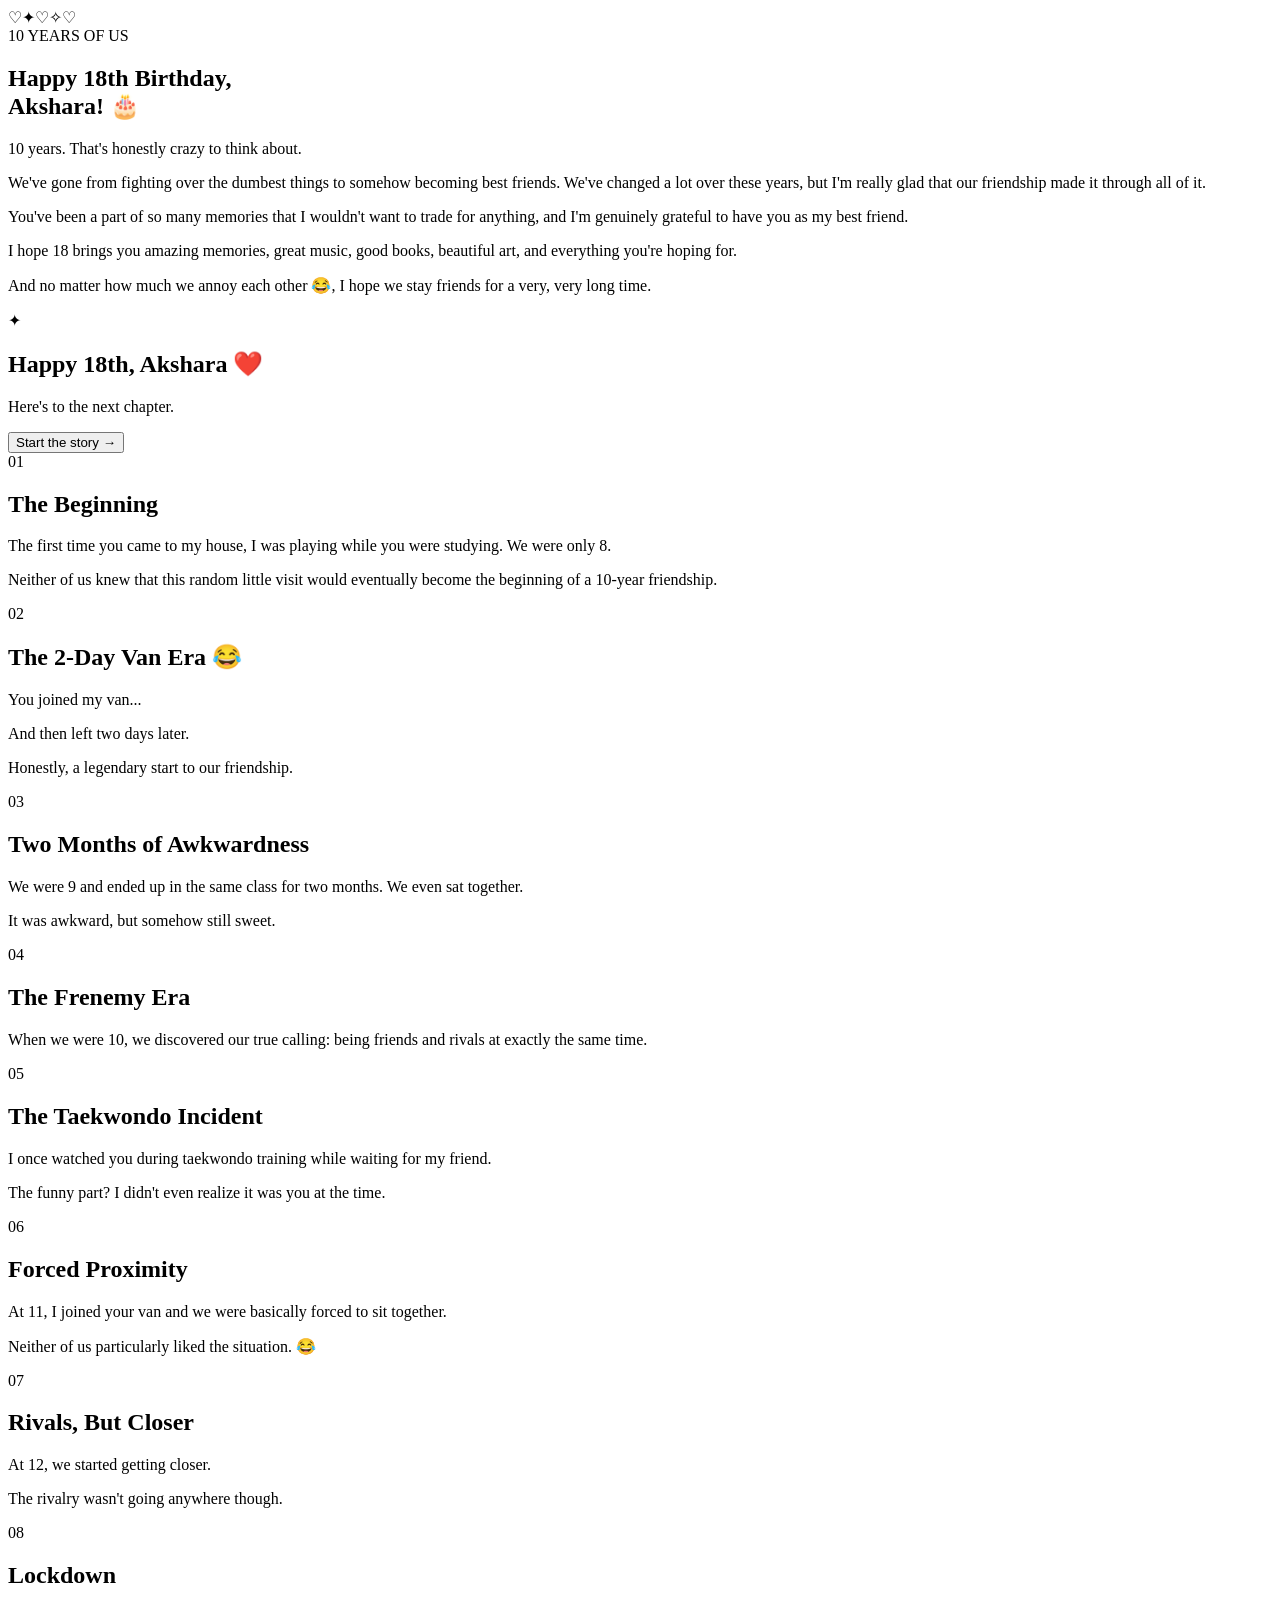
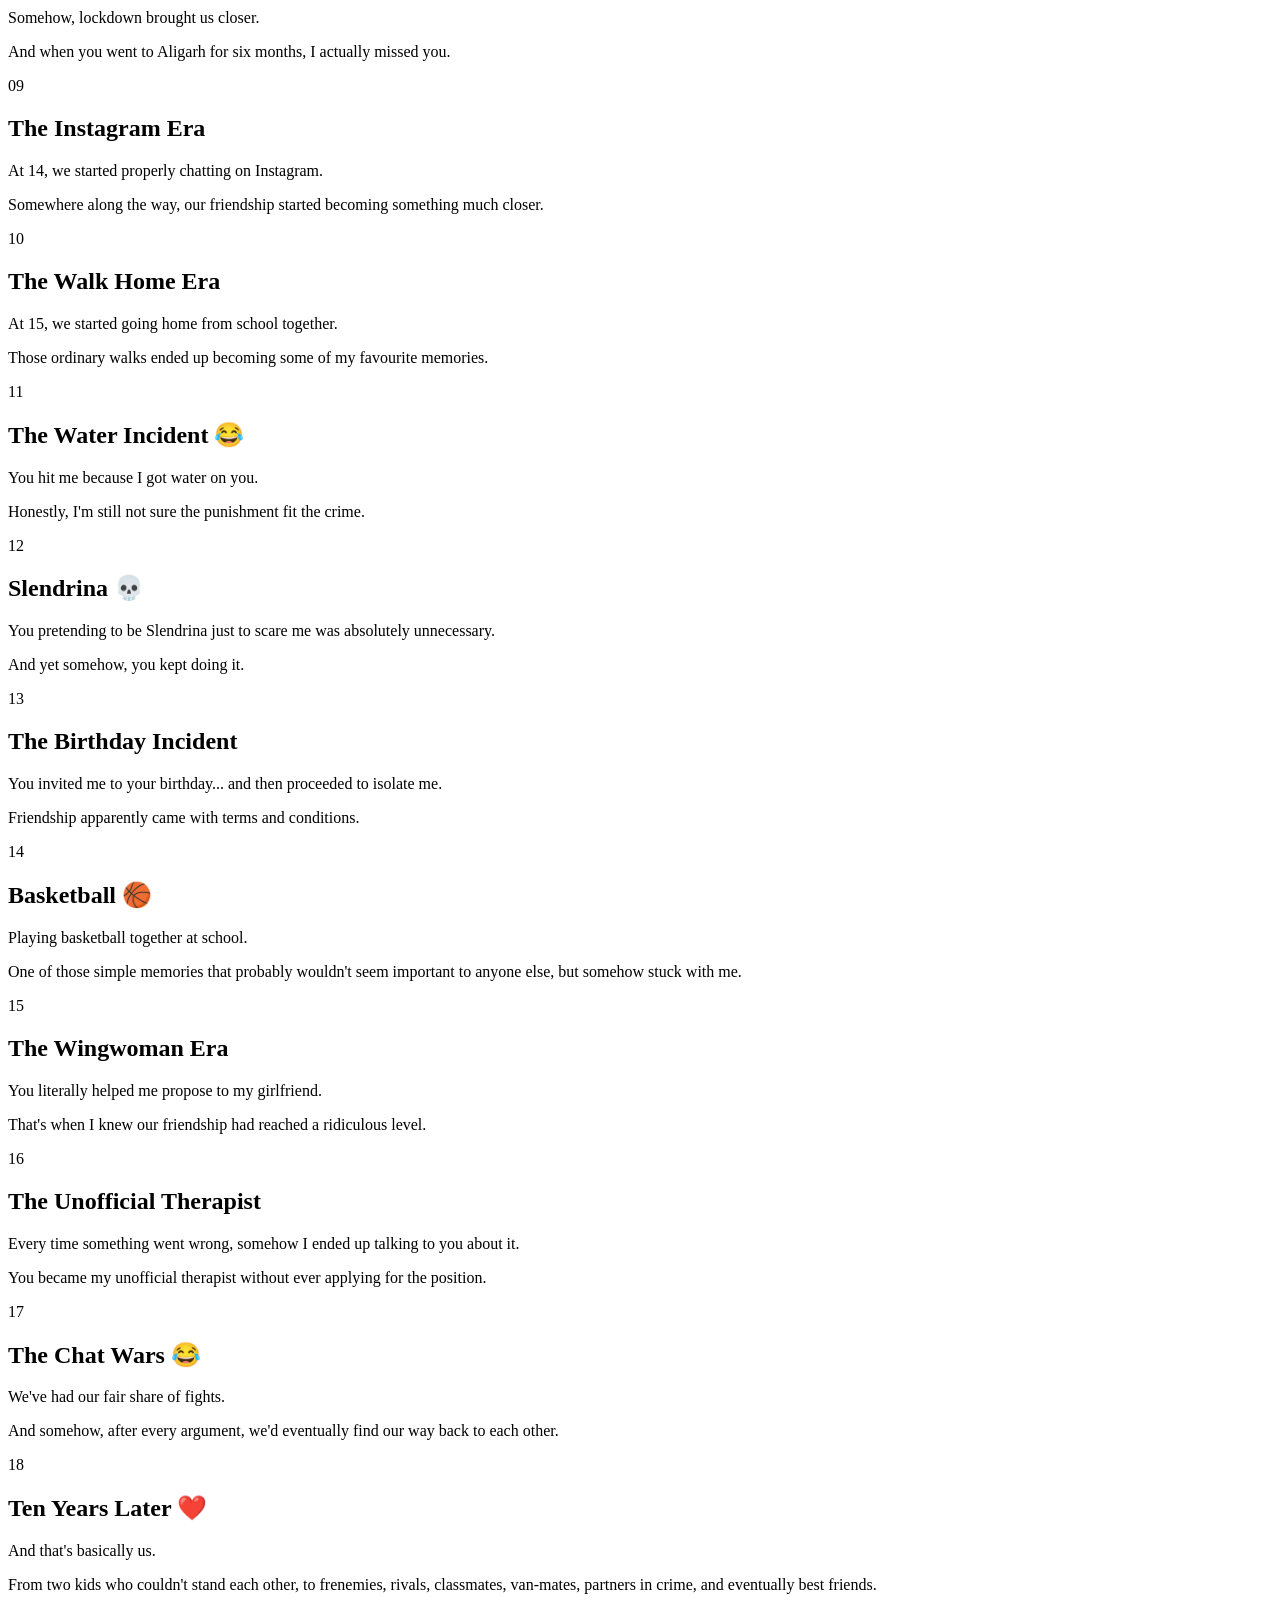
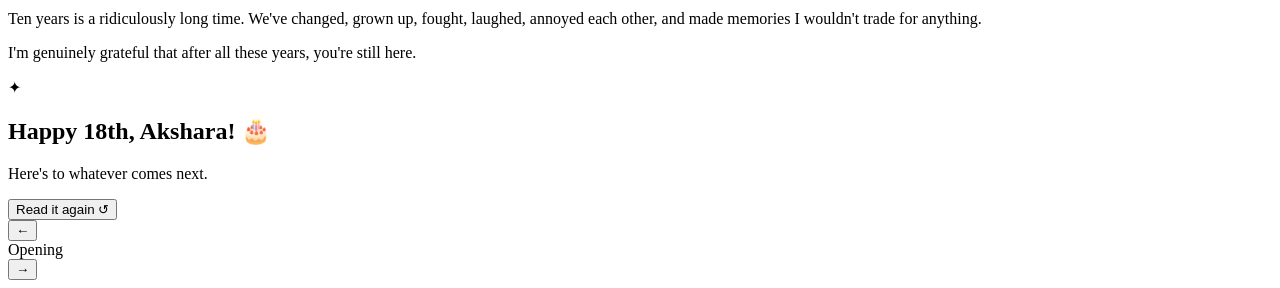
==== index.html @ 3dcc4fc9 "Add files via upload" ====
<!DOCTYPE html>
<html lang="en">
<head>
    <meta charset="UTF-8">
    <meta name="viewport" content="width=device-width, initial-scale=1.0">
    <title>Happy 18th Birthday, Akshara! 🎂</title>
    <link rel="stylesheet" href="static/style.css">
</head>

<body>
    <div class="floating-hearts" aria-hidden="true">
        <span>♡</span><span>✦</span><span>♡</span><span>✧</span><span>♡</span>
    </div>

    <main class="site">

        <!-- OPENING -->
        <section class="hero screen active">
            <div class="eyebrow">10 YEARS OF US</div>
            <h1>Happy 18th Birthday,<br><span>Akshara! 🎂</span></h1>

            <p class="lead">
                10 years. That's honestly crazy to think about.
            </p>

            <p>
                We've gone from fighting over the dumbest things to somehow becoming
                best friends. We've changed a lot over these years, but I'm really glad
                that our friendship made it through all of it.
            </p>

            <p>
                You've been a part of so many memories that I wouldn't want to trade
                for anything, and I'm genuinely grateful to have you as my best friend.
            </p>

            <p>
                I hope 18 brings you amazing memories, great music, good books,
                beautiful art, and everything you're hoping for.
            </p>

            <p>
                And no matter how much we annoy each other 😂, I hope we stay friends
                for a very, very long time.
            </p>

            <div class="divider">✦</div>
            <h2>Happy 18th, Akshara ❤️</h2>
            <p>Here's to the next chapter.</p>

            <button class="primary next-btn">Start the story →</button>
        </section>

        <!-- MEMORY 1 -->
        <section class="memory screen">
            <div class="number">01</div>
            <h2>The Beginning</h2>
            <p>The first time you came to my house, I was playing while you were studying. We were only 8.</p>
            <p>Neither of us knew that this random little visit would eventually become the beginning of a 10-year friendship.</p>
        </section>

        <!-- MEMORY 2 -->
        <section class="memory screen">
            <div class="number">02</div>
            <h2>The 2-Day Van Era 😂</h2>
            <p>You joined my van...</p>
            <p>And then left two days later.</p>
            <p>Honestly, a legendary start to our friendship.</p>
        </section>

        <!-- MEMORY 3 -->
        <section class="memory screen">
            <div class="number">03</div>
            <h2>Two Months of Awkwardness</h2>
            <p>We were 9 and ended up in the same class for two months. We even sat together.</p>
            <p>It was awkward, but somehow still sweet.</p>
        </section>

        <!-- MEMORY 4 -->
        <section class="memory screen">
            <div class="number">04</div>
            <h2>The Frenemy Era</h2>
            <p>When we were 10, we discovered our true calling: being friends and rivals at exactly the same time.</p>
        </section>

        <!-- MEMORY 5 -->
        <section class="memory screen">
            <div class="number">05</div>
            <h2>The Taekwondo Incident</h2>
            <p>I once watched you during taekwondo training while waiting for my friend.</p>
            <p>The funny part? I didn't even realize it was you at the time.</p>
        </section>

        <!-- MEMORY 6 -->
        <section class="memory screen">
            <div class="number">06</div>
            <h2>Forced Proximity</h2>
            <p>At 11, I joined your van and we were basically forced to sit together.</p>
            <p>Neither of us particularly liked the situation. 😂</p>
        </section>

        <!-- MEMORY 7 -->
        <section class="memory screen">
            <div class="number">07</div>
            <h2>Rivals, But Closer</h2>
            <p>At 12, we started getting closer.</p>
            <p>The rivalry wasn't going anywhere though.</p>
        </section>

        <!-- MEMORY 8 -->
        <section class="memory screen">
            <div class="number">08</div>
            <h2>Lockdown</h2>
            <p>Somehow, lockdown brought us closer.</p>
            <p>And when you went to Aligarh for six months, I actually missed you.</p>
        </section>

        <!-- MEMORY 9 -->
        <section class="memory screen">
            <div class="number">09</div>
            <h2>The Instagram Era</h2>
            <p>At 14, we started properly chatting on Instagram.</p>
            <p>Somewhere along the way, our friendship started becoming something much closer.</p>
        </section>

        <!-- MEMORY 10 -->
        <section class="memory screen">
            <div class="number">10</div>
            <h2>The Walk Home Era</h2>
            <p>At 15, we started going home from school together.</p>
            <p>Those ordinary walks ended up becoming some of my favourite memories.</p>
        </section>

        <!-- MEMORY 11 -->
        <section class="memory screen">
            <div class="number">11</div>
            <h2>The Water Incident 😂</h2>
            <p>You hit me because I got water on you.</p>
            <p>Honestly, I'm still not sure the punishment fit the crime.</p>
        </section>

        <!-- MEMORY 12 -->
        <section class="memory screen">
            <div class="number">12</div>
            <h2>Slendrina 💀</h2>
            <p>You pretending to be Slendrina just to scare me was absolutely unnecessary.</p>
            <p>And yet somehow, you kept doing it.</p>
        </section>

        <!-- MEMORY 13 -->
        <section class="memory screen">
            <div class="number">13</div>
            <h2>The Birthday Incident</h2>
            <p>You invited me to your birthday... and then proceeded to isolate me.</p>
            <p>Friendship apparently came with terms and conditions.</p>
        </section>

        <!-- MEMORY 14 -->
        <section class="memory screen">
            <div class="number">14</div>
            <h2>Basketball 🏀</h2>
            <p>Playing basketball together at school.</p>
            <p>One of those simple memories that probably wouldn't seem important to anyone else, but somehow stuck with me.</p>
        </section>

        <!-- MEMORY 15 -->
        <section class="memory screen">
            <div class="number">15</div>
            <h2>The Wingwoman Era</h2>
            <p>You literally helped me propose to my girlfriend.</p>
            <p>That's when I knew our friendship had reached a ridiculous level.</p>
        </section>

        <!-- MEMORY 16 -->
        <section class="memory screen">
            <div class="number">16</div>
            <h2>The Unofficial Therapist</h2>
            <p>Every time something went wrong, somehow I ended up talking to you about it.</p>
            <p>You became my unofficial therapist without ever applying for the position.</p>
        </section>

        <!-- MEMORY 17 -->
        <section class="memory screen">
            <div class="number">17</div>
            <h2>The Chat Wars 😂</h2>
            <p>We've had our fair share of fights.</p>
            <p>And somehow, after every argument, we'd eventually find our way back to each other.</p>
        </section>

        <!-- MEMORY 18 -->
        <section class="memory final screen">
            <div class="number">18</div>
            <h2>Ten Years Later ❤️</h2>
            <p>And that's basically us.</p>
            <p>From two kids who couldn't stand each other, to frenemies, rivals, classmates, van-mates, partners in crime, and eventually best friends.</p>
            <p>Ten years is a ridiculously long time. We've changed, grown up, fought, laughed, annoyed each other, and made memories I wouldn't trade for anything.</p>
            <p>I'm genuinely grateful that after all these years, you're still here.</p>

            <div class="divider">✦</div>
            <h2>Happy 18th, Akshara! 🎂</h2>
            <p>Here's to whatever comes next.</p>

            <button class="primary restart-btn">Read it again ↺</button>
        </section>

        <div class="controls">
            <button id="prevBtn" aria-label="Previous memory">←</button>
            <div id="progress">Opening</div>
            <button id="nextBtn" aria-label="Next memory">→</button>
        </div>

    </main>

    <script src="static/script.js"></script>
</body>
</html>
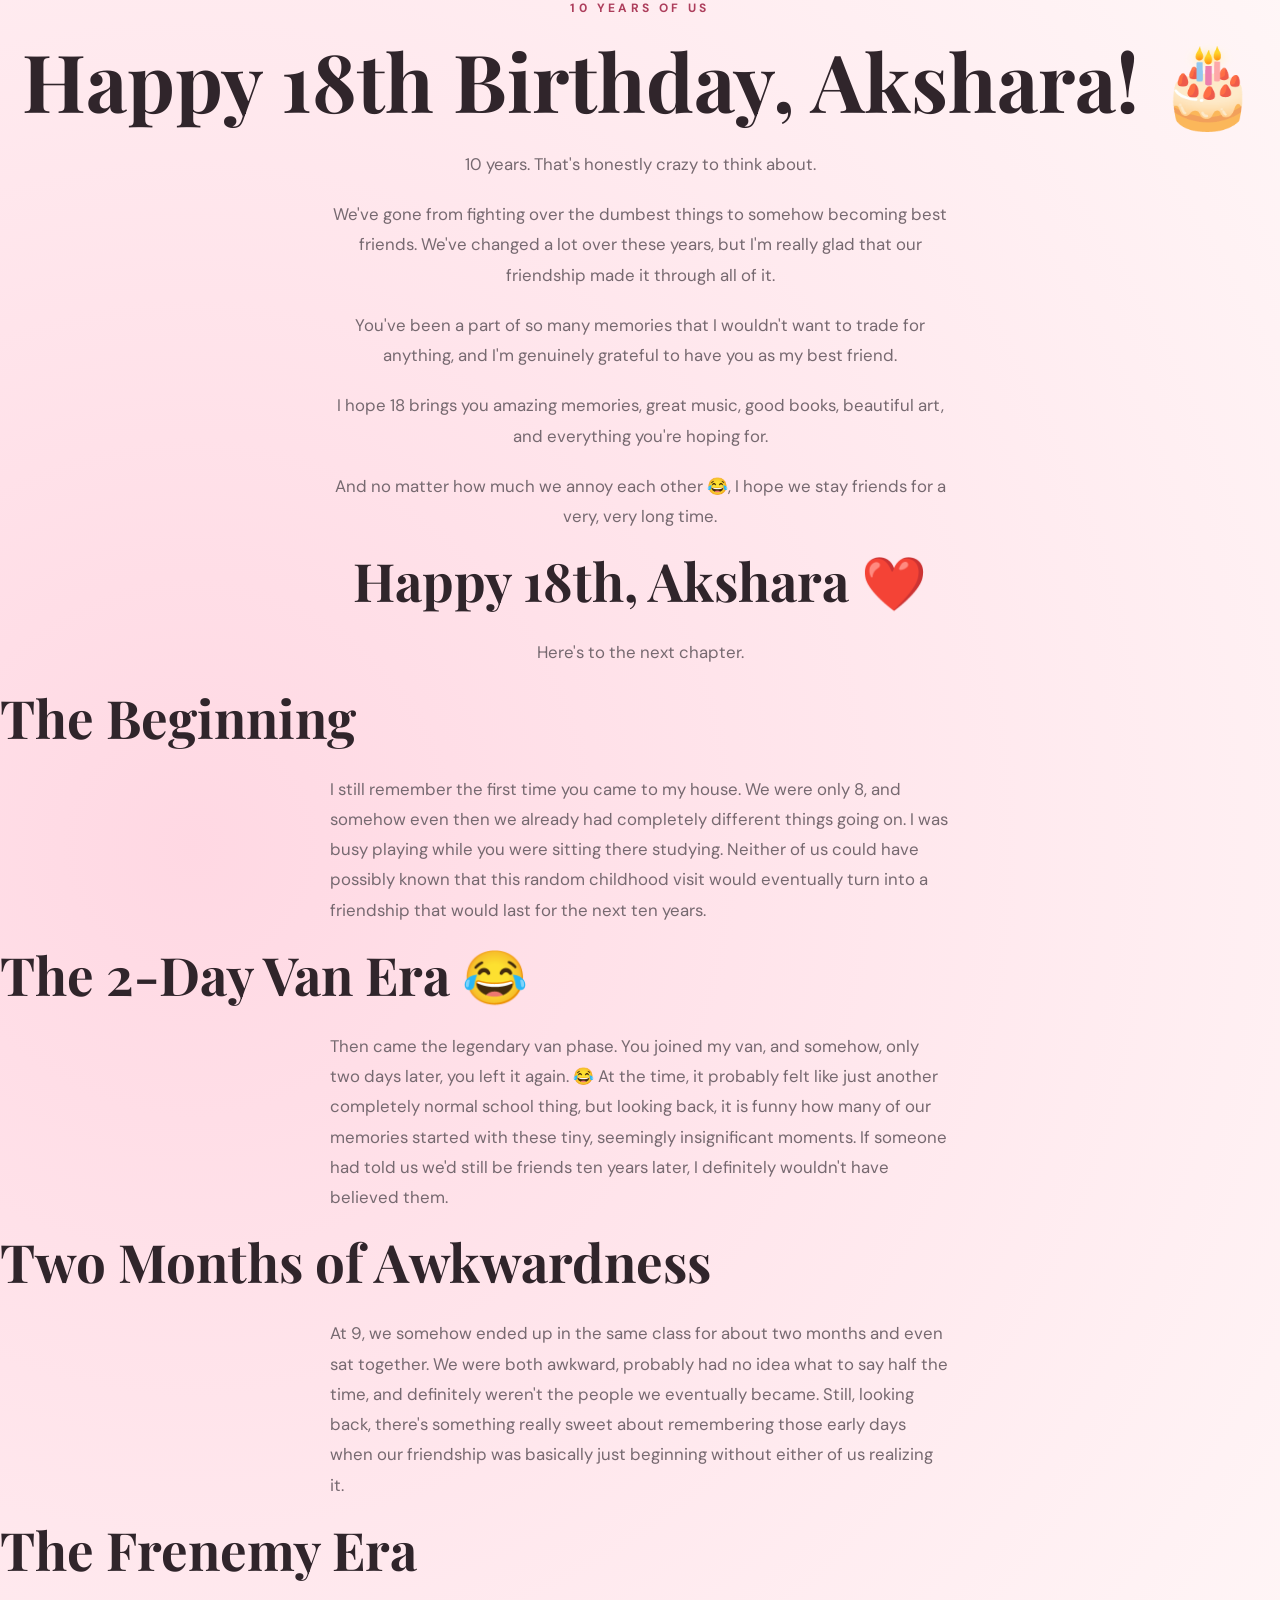
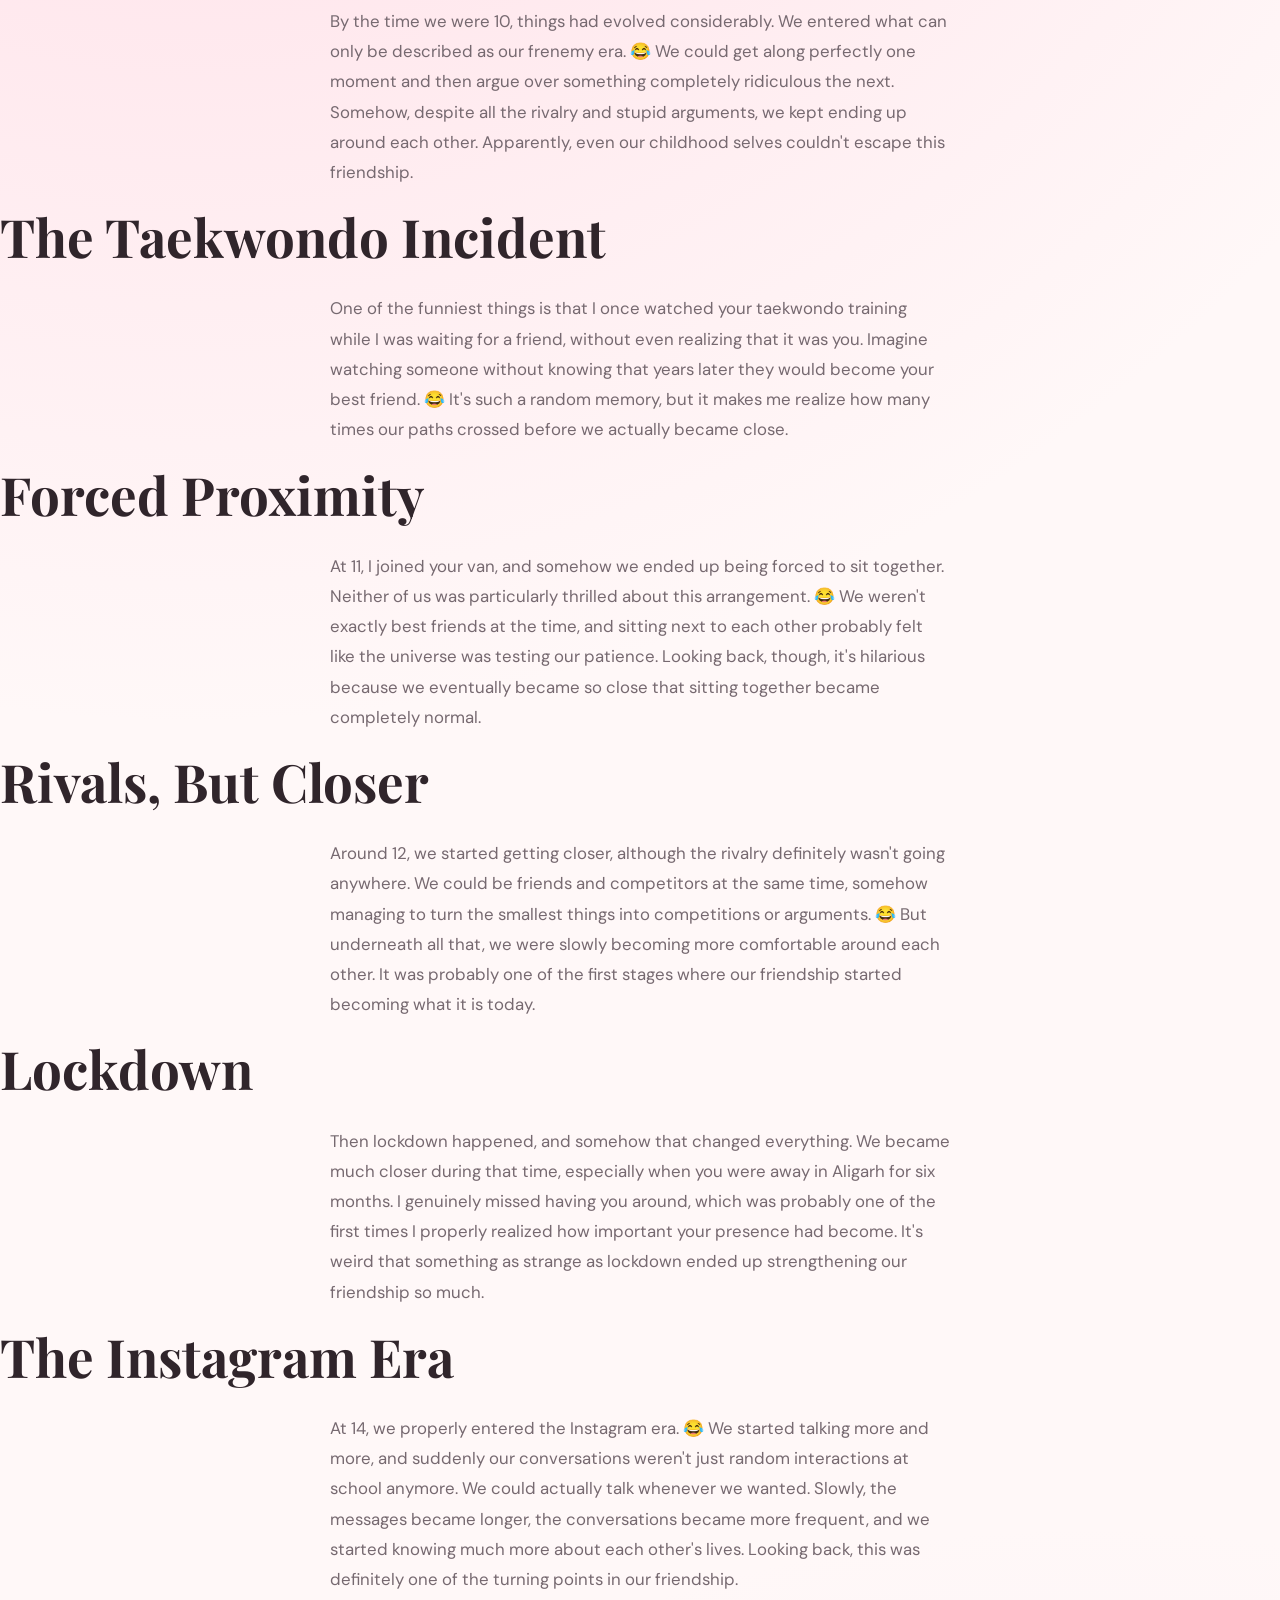
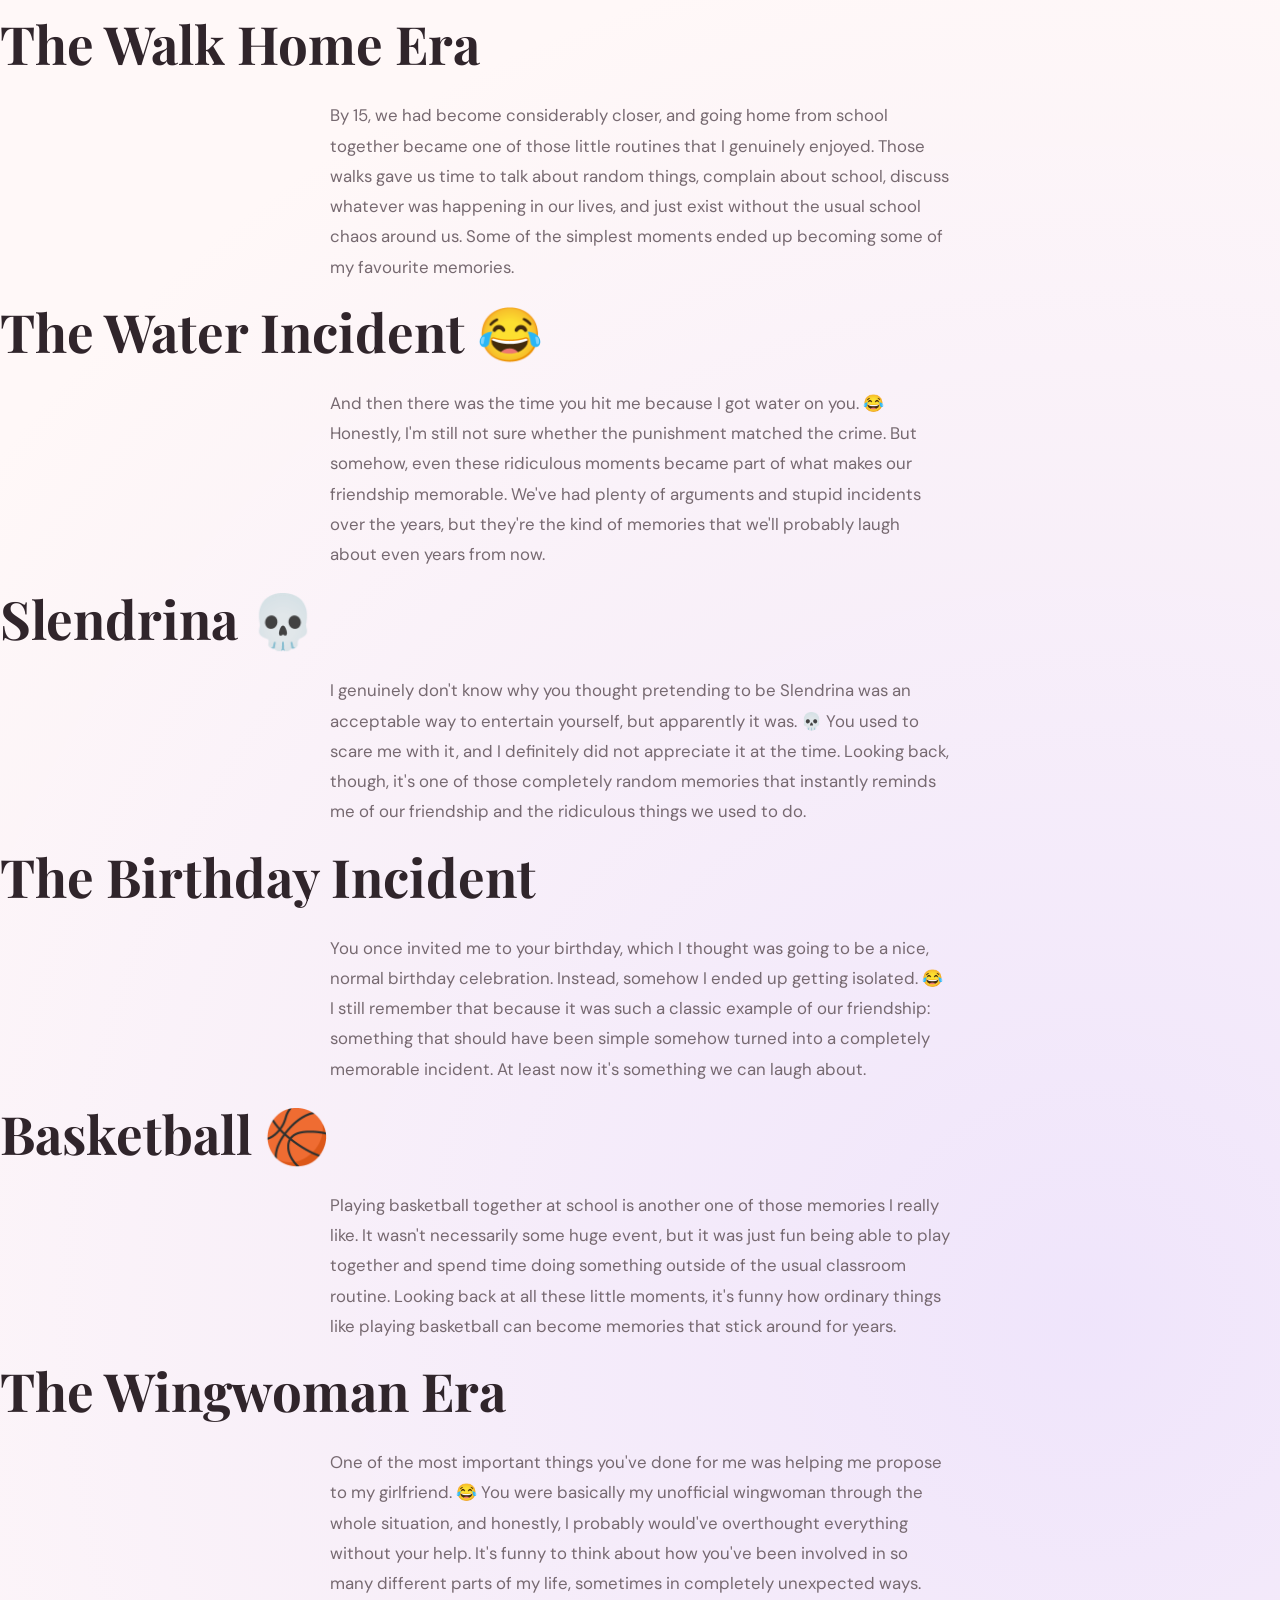
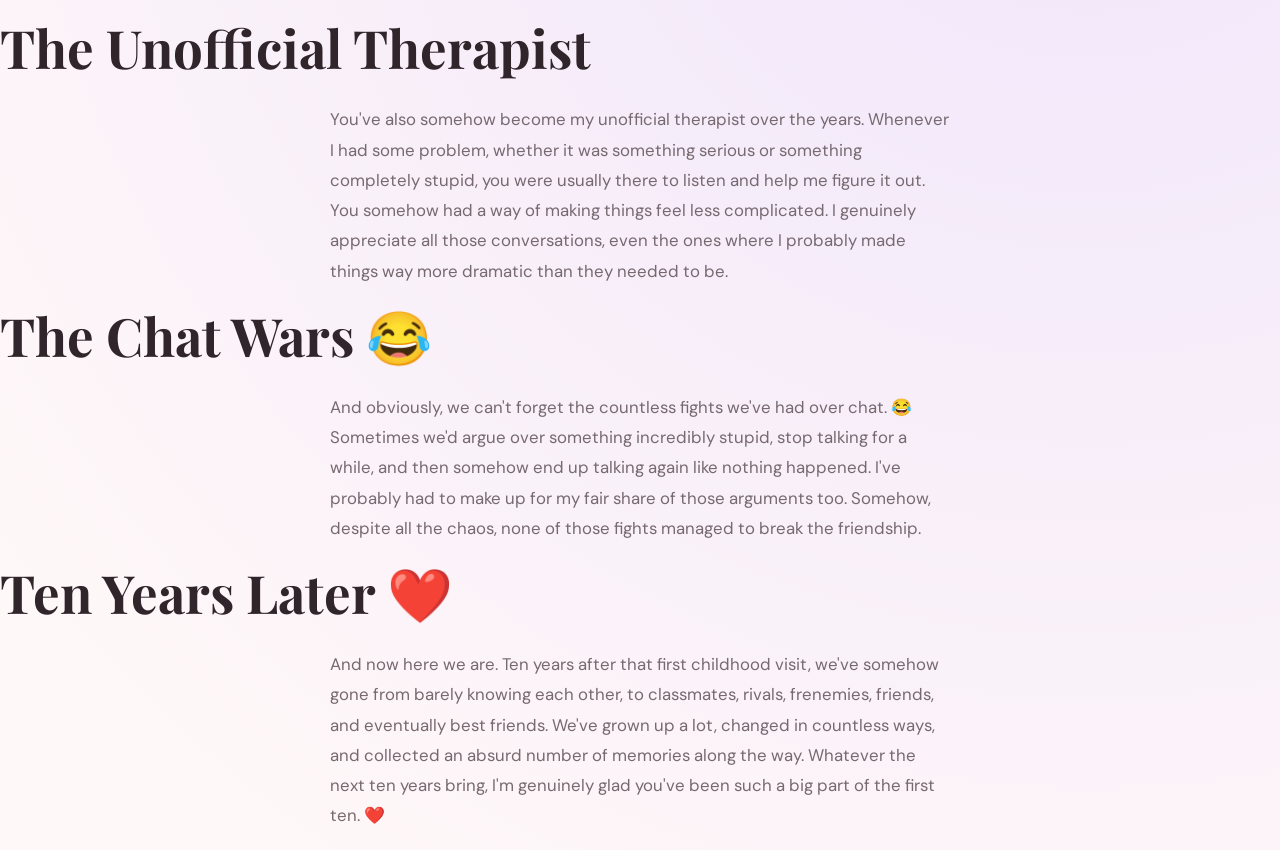
==== commit 19f50a67: "Rename akshara_birthday_updated-1.html to index.html" ====
--- a/index.html
+++ b/index.html
@@ -1,216 +1,44 @@
 <!DOCTYPE html>
 <html lang="en">
 <head>
-    <meta charset="UTF-8">
-    <meta name="viewport" content="width=device-width, initial-scale=1.0">
-    <title>Happy 18th Birthday, Akshara! 🎂</title>
-    <link rel="stylesheet" href="static/style.css">
+<meta charset="UTF-8">
+<meta name="viewport" content="width=device-width, initial-scale=1.0">
+<title>Happy 18th Birthday, Akshara 🎂</title>
+<link rel="stylesheet" href="static/style.css">
 </head>
-
 <body>
-    <div class="floating-hearts" aria-hidden="true">
-        <span>♡</span><span>✦</span><span>♡</span><span>✧</span><span>♡</span>
-    </div>
-
-    <main class="site">
-
-        <!-- OPENING -->
-        <section class="hero screen active">
-            <div class="eyebrow">10 YEARS OF US</div>
-            <h1>Happy 18th Birthday,<br><span>Akshara! 🎂</span></h1>
-
-            <p class="lead">
-                10 years. That's honestly crazy to think about.
-            </p>
-
-            <p>
-                We've gone from fighting over the dumbest things to somehow becoming
-                best friends. We've changed a lot over these years, but I'm really glad
-                that our friendship made it through all of it.
-            </p>
-
-            <p>
-                You've been a part of so many memories that I wouldn't want to trade
-                for anything, and I'm genuinely grateful to have you as my best friend.
-            </p>
-
-            <p>
-                I hope 18 brings you amazing memories, great music, good books,
-                beautiful art, and everything you're hoping for.
-            </p>
-
-            <p>
-                And no matter how much we annoy each other 😂, I hope we stay friends
-                for a very, very long time.
-            </p>
-
-            <div class="divider">✦</div>
-            <h2>Happy 18th, Akshara ❤️</h2>
-            <p>Here's to the next chapter.</p>
-
-            <button class="primary next-btn">Start the story →</button>
-        </section>
-
-        <!-- MEMORY 1 -->
-        <section class="memory screen">
-            <div class="number">01</div>
-            <h2>The Beginning</h2>
-            <p>The first time you came to my house, I was playing while you were studying. We were only 8.</p>
-            <p>Neither of us knew that this random little visit would eventually become the beginning of a 10-year friendship.</p>
-        </section>
-
-        <!-- MEMORY 2 -->
-        <section class="memory screen">
-            <div class="number">02</div>
-            <h2>The 2-Day Van Era 😂</h2>
-            <p>You joined my van...</p>
-            <p>And then left two days later.</p>
-            <p>Honestly, a legendary start to our friendship.</p>
-        </section>
-
-        <!-- MEMORY 3 -->
-        <section class="memory screen">
-            <div class="number">03</div>
-            <h2>Two Months of Awkwardness</h2>
-            <p>We were 9 and ended up in the same class for two months. We even sat together.</p>
-            <p>It was awkward, but somehow still sweet.</p>
-        </section>
-
-        <!-- MEMORY 4 -->
-        <section class="memory screen">
-            <div class="number">04</div>
-            <h2>The Frenemy Era</h2>
-            <p>When we were 10, we discovered our true calling: being friends and rivals at exactly the same time.</p>
-        </section>
-
-        <!-- MEMORY 5 -->
-        <section class="memory screen">
-            <div class="number">05</div>
-            <h2>The Taekwondo Incident</h2>
-            <p>I once watched you during taekwondo training while waiting for my friend.</p>
-            <p>The funny part? I didn't even realize it was you at the time.</p>
-        </section>
-
-        <!-- MEMORY 6 -->
-        <section class="memory screen">
-            <div class="number">06</div>
-            <h2>Forced Proximity</h2>
-            <p>At 11, I joined your van and we were basically forced to sit together.</p>
-            <p>Neither of us particularly liked the situation. 😂</p>
-        </section>
-
-        <!-- MEMORY 7 -->
-        <section class="memory screen">
-            <div class="number">07</div>
-            <h2>Rivals, But Closer</h2>
-            <p>At 12, we started getting closer.</p>
-            <p>The rivalry wasn't going anywhere though.</p>
-        </section>
-
-        <!-- MEMORY 8 -->
-        <section class="memory screen">
-            <div class="number">08</div>
-            <h2>Lockdown</h2>
-            <p>Somehow, lockdown brought us closer.</p>
-            <p>And when you went to Aligarh for six months, I actually missed you.</p>
-        </section>
-
-        <!-- MEMORY 9 -->
-        <section class="memory screen">
-            <div class="number">09</div>
-            <h2>The Instagram Era</h2>
-            <p>At 14, we started properly chatting on Instagram.</p>
-            <p>Somewhere along the way, our friendship started becoming something much closer.</p>
-        </section>
-
-        <!-- MEMORY 10 -->
-        <section class="memory screen">
-            <div class="number">10</div>
-            <h2>The Walk Home Era</h2>
-            <p>At 15, we started going home from school together.</p>
-            <p>Those ordinary walks ended up becoming some of my favourite memories.</p>
-        </section>
-
-        <!-- MEMORY 11 -->
-        <section class="memory screen">
-            <div class="number">11</div>
-            <h2>The Water Incident 😂</h2>
-            <p>You hit me because I got water on you.</p>
-            <p>Honestly, I'm still not sure the punishment fit the crime.</p>
-        </section>
-
-        <!-- MEMORY 12 -->
-        <section class="memory screen">
-            <div class="number">12</div>
-            <h2>Slendrina 💀</h2>
-            <p>You pretending to be Slendrina just to scare me was absolutely unnecessary.</p>
-            <p>And yet somehow, you kept doing it.</p>
-        </section>
-
-        <!-- MEMORY 13 -->
-        <section class="memory screen">
-            <div class="number">13</div>
-            <h2>The Birthday Incident</h2>
-            <p>You invited me to your birthday... and then proceeded to isolate me.</p>
-            <p>Friendship apparently came with terms and conditions.</p>
-        </section>
-
-        <!-- MEMORY 14 -->
-        <section class="memory screen">
-            <div class="number">14</div>
-            <h2>Basketball 🏀</h2>
-            <p>Playing basketball together at school.</p>
-            <p>One of those simple memories that probably wouldn't seem important to anyone else, but somehow stuck with me.</p>
-        </section>
-
-        <!-- MEMORY 15 -->
-        <section class="memory screen">
-            <div class="number">15</div>
-            <h2>The Wingwoman Era</h2>
-            <p>You literally helped me propose to my girlfriend.</p>
-            <p>That's when I knew our friendship had reached a ridiculous level.</p>
-        </section>
-
-        <!-- MEMORY 16 -->
-        <section class="memory screen">
-            <div class="number">16</div>
-            <h2>The Unofficial Therapist</h2>
-            <p>Every time something went wrong, somehow I ended up talking to you about it.</p>
-            <p>You became my unofficial therapist without ever applying for the position.</p>
-        </section>
-
-        <!-- MEMORY 17 -->
-        <section class="memory screen">
-            <div class="number">17</div>
-            <h2>The Chat Wars 😂</h2>
-            <p>We've had our fair share of fights.</p>
-            <p>And somehow, after every argument, we'd eventually find our way back to each other.</p>
-        </section>
-
-        <!-- MEMORY 18 -->
-        <section class="memory final screen">
-            <div class="number">18</div>
-            <h2>Ten Years Later ❤️</h2>
-            <p>And that's basically us.</p>
-            <p>From two kids who couldn't stand each other, to frenemies, rivals, classmates, van-mates, partners in crime, and eventually best friends.</p>
-            <p>Ten years is a ridiculously long time. We've changed, grown up, fought, laughed, annoyed each other, and made memories I wouldn't trade for anything.</p>
-            <p>I'm genuinely grateful that after all these years, you're still here.</p>
-
-            <div class="divider">✦</div>
-            <h2>Happy 18th, Akshara! 🎂</h2>
-            <p>Here's to whatever comes next.</p>
-
-            <button class="primary restart-btn">Read it again ↺</button>
-        </section>
-
-        <div class="controls">
-            <button id="prevBtn" aria-label="Previous memory">←</button>
-            <div id="progress">Opening</div>
-            <button id="nextBtn" aria-label="Next memory">→</button>
-        </div>
-
-    </main>
-
-    <script src="static/script.js"></script>
+<div class="container">
+<div class="hero">
+<div class="eyebrow">10 YEARS OF US</div>
+<h1>Happy 18th Birthday, Akshara! 🎂</h1>
+<p>10 years. That's honestly crazy to think about.</p>
+<p>We've gone from fighting over the dumbest things to somehow becoming best friends. We've changed a lot over these years, but I'm really glad that our friendship made it through all of it.</p>
+<p>You've been a part of so many memories that I wouldn't want to trade for anything, and I'm genuinely grateful to have you as my best friend.</p>
+<p>I hope 18 brings you amazing memories, great music, good books, beautiful art, and everything you're hoping for.</p>
+<p>And no matter how much we annoy each other 😂, I hope we stay friends for a very, very long time.</p>
+<h2>Happy 18th, Akshara ❤️</h2><p>Here's to the next chapter.</p>
+</div>
+<div class="memories">
+<section><h2>The Beginning</h2><p>I still remember the first time you came to my house. We were only 8, and somehow even then we already had completely different things going on. I was busy playing while you were sitting there studying. Neither of us could have possibly known that this random childhood visit would eventually turn into a friendship that would last for the next ten years.</p></section>
+<section><h2>The 2-Day Van Era 😂</h2><p>Then came the legendary van phase. You joined my van, and somehow, only two days later, you left it again. 😂 At the time, it probably felt like just another completely normal school thing, but looking back, it is funny how many of our memories started with these tiny, seemingly insignificant moments. If someone had told us we'd still be friends ten years later, I definitely wouldn't have believed them.</p></section>
+<section><h2>Two Months of Awkwardness</h2><p>At 9, we somehow ended up in the same class for about two months and even sat together. We were both awkward, probably had no idea what to say half the time, and definitely weren't the people we eventually became. Still, looking back, there's something really sweet about remembering those early days when our friendship was basically just beginning without either of us realizing it.</p></section>
+<section><h2>The Frenemy Era</h2><p>By the time we were 10, things had evolved considerably. We entered what can only be described as our frenemy era. 😂 We could get along perfectly one moment and then argue over something completely ridiculous the next. Somehow, despite all the rivalry and stupid arguments, we kept ending up around each other. Apparently, even our childhood selves couldn't escape this friendship.</p></section>
+<section><h2>The Taekwondo Incident</h2><p>One of the funniest things is that I once watched your taekwondo training while I was waiting for a friend, without even realizing that it was you. Imagine watching someone without knowing that years later they would become your best friend. 😂 It's such a random memory, but it makes me realize how many times our paths crossed before we actually became close.</p></section>
+<section><h2>Forced Proximity</h2><p>At 11, I joined your van, and somehow we ended up being forced to sit together. Neither of us was particularly thrilled about this arrangement. 😂 We weren't exactly best friends at the time, and sitting next to each other probably felt like the universe was testing our patience. Looking back, though, it's hilarious because we eventually became so close that sitting together became completely normal.</p></section>
+<section><h2>Rivals, But Closer</h2><p>Around 12, we started getting closer, although the rivalry definitely wasn't going anywhere. We could be friends and competitors at the same time, somehow managing to turn the smallest things into competitions or arguments. 😂 But underneath all that, we were slowly becoming more comfortable around each other. It was probably one of the first stages where our friendship started becoming what it is today.</p></section>
+<section><h2>Lockdown</h2><p>Then lockdown happened, and somehow that changed everything. We became much closer during that time, especially when you were away in Aligarh for six months. I genuinely missed having you around, which was probably one of the first times I properly realized how important your presence had become. It's weird that something as strange as lockdown ended up strengthening our friendship so much.</p></section>
+<section><h2>The Instagram Era</h2><p>At 14, we properly entered the Instagram era. 😂 We started talking more and more, and suddenly our conversations weren't just random interactions at school anymore. We could actually talk whenever we wanted. Slowly, the messages became longer, the conversations became more frequent, and we started knowing much more about each other's lives. Looking back, this was definitely one of the turning points in our friendship.</p></section>
+<section><h2>The Walk Home Era</h2><p>By 15, we had become considerably closer, and going home from school together became one of those little routines that I genuinely enjoyed. Those walks gave us time to talk about random things, complain about school, discuss whatever was happening in our lives, and just exist without the usual school chaos around us. Some of the simplest moments ended up becoming some of my favourite memories.</p></section>
+<section><h2>The Water Incident 😂</h2><p>And then there was the time you hit me because I got water on you. 😂 Honestly, I'm still not sure whether the punishment matched the crime. But somehow, even these ridiculous moments became part of what makes our friendship memorable. We've had plenty of arguments and stupid incidents over the years, but they're the kind of memories that we'll probably laugh about even years from now.</p></section>
+<section><h2>Slendrina 💀</h2><p>I genuinely don't know why you thought pretending to be Slendrina was an acceptable way to entertain yourself, but apparently it was. 💀 You used to scare me with it, and I definitely did not appreciate it at the time. Looking back, though, it's one of those completely random memories that instantly reminds me of our friendship and the ridiculous things we used to do.</p></section>
+<section><h2>The Birthday Incident</h2><p>You once invited me to your birthday, which I thought was going to be a nice, normal birthday celebration. Instead, somehow I ended up getting isolated. 😂 I still remember that because it was such a classic example of our friendship: something that should have been simple somehow turned into a completely memorable incident. At least now it's something we can laugh about.</p></section>
+<section><h2>Basketball 🏀</h2><p>Playing basketball together at school is another one of those memories I really like. It wasn't necessarily some huge event, but it was just fun being able to play together and spend time doing something outside of the usual classroom routine. Looking back at all these little moments, it's funny how ordinary things like playing basketball can become memories that stick around for years.</p></section>
+<section><h2>The Wingwoman Era</h2><p>One of the most important things you've done for me was helping me propose to my girlfriend. 😂 You were basically my unofficial wingwoman through the whole situation, and honestly, I probably would've overthought everything without your help. It's funny to think about how you've been involved in so many different parts of my life, sometimes in completely unexpected ways.</p></section>
+<section><h2>The Unofficial Therapist</h2><p>You've also somehow become my unofficial therapist over the years. Whenever I had some problem, whether it was something serious or something completely stupid, you were usually there to listen and help me figure it out. You somehow had a way of making things feel less complicated. I genuinely appreciate all those conversations, even the ones where I probably made things way more dramatic than they needed to be.</p></section>
+<section><h2>The Chat Wars 😂</h2><p>And obviously, we can't forget the countless fights we've had over chat. 😂 Sometimes we'd argue over something incredibly stupid, stop talking for a while, and then somehow end up talking again like nothing happened. I've probably had to make up for my fair share of those arguments too. Somehow, despite all the chaos, none of those fights managed to break the friendship.</p></section>
+<section><h2>Ten Years Later ❤️</h2><p>And now here we are. Ten years after that first childhood visit, we've somehow gone from barely knowing each other, to classmates, rivals, frenemies, friends, and eventually best friends. We've grown up a lot, changed in countless ways, and collected an absurd number of memories along the way. Whatever the next ten years bring, I'm genuinely glad you've been such a big part of the first ten. ❤️</p></section>
+</div>
+</div>
+<script src="static/script.js"></script>
 </body>
 </html>
--- a/static/style.css
+++ b/static/style.css
@@ -0,0 +1,252 @@
+@import url('https://fonts.googleapis.com/css2?family=DM+Sans:wght@400;500;700&family=Playfair+Display:wght@500;600;700&display=swap');
+
+:root {
+    --bg: #fff8f8;
+    --card: rgba(255,255,255,.78);
+    --text: #30252b;
+    --muted: #766970;
+    --accent: #d85b7a;
+    --accent-dark: #ad3e5c;
+    --border: rgba(120,60,80,.14);
+    --shadow: 0 25px 70px rgba(110,55,75,.12);
+}
+
+* {
+    box-sizing: border-box;
+}
+
+html, body {
+    margin: 0;
+    min-height: 100%;
+}
+
+body {
+    background:
+        radial-gradient(circle at 15% 15%, rgba(255,190,210,.55), transparent 30%),
+        radial-gradient(circle at 85% 80%, rgba(220,205,255,.45), transparent 30%),
+        var(--bg);
+    color: var(--text);
+    font-family: "DM Sans", sans-serif;
+    overflow-x: hidden;
+}
+
+.site {
+    width: min(900px, calc(100% - 32px));
+    min-height: 100vh;
+    margin: auto;
+    display: flex;
+    align-items: center;
+    justify-content: center;
+    padding: 45px 0 100px;
+}
+
+.screen {
+    display: none;
+    width: 100%;
+    max-width: 760px;
+    padding: clamp(35px, 7vw, 75px);
+    border: 1px solid var(--border);
+    border-radius: 32px;
+    background: var(--card);
+    backdrop-filter: blur(18px);
+    box-shadow: var(--shadow);
+    animation: enter .55s ease both;
+}
+
+.screen.active {
+    display: block;
+}
+
+.hero {
+    text-align: center;
+}
+
+.eyebrow {
+    letter-spacing: .28em;
+    font-size: .75rem;
+    font-weight: 700;
+    color: var(--accent-dark);
+    margin-bottom: 20px;
+}
+
+h1, h2 {
+    font-family: "Playfair Display", serif;
+    line-height: 1.1;
+}
+
+h1 {
+    font-size: clamp(2.5rem, 7vw, 5rem);
+    margin: 0 0 25px;
+}
+
+h1 span {
+    color: var(--accent);
+}
+
+h2 {
+    font-size: clamp(2rem, 5vw, 3.3rem);
+    margin: 0 0 28px;
+}
+
+p {
+    max-width: 620px;
+    margin: 0 auto 20px;
+    color: var(--muted);
+    line-height: 1.8;
+    font-size: 1.05rem;
+}
+
+.lead {
+    color: var(--text);
+    font-size: 1.25rem;
+    font-weight: 500;
+}
+
+.memory {
+    position: relative;
+}
+
+.number {
+    display: inline-flex;
+    align-items: center;
+    justify-content: center;
+    width: 58px;
+    height: 58px;
+    margin-bottom: 25px;
+    border-radius: 50%;
+    background: rgba(216,91,122,.12);
+    color: var(--accent-dark);
+    font-weight: 700;
+    letter-spacing: .04em;
+}
+
+.memory p {
+    margin-left: 0;
+    margin-right: 0;
+}
+
+.divider {
+    margin: 28px 0;
+    color: var(--accent);
+    letter-spacing: .7em;
+}
+
+button {
+    font: inherit;
+    cursor: pointer;
+    border: 0;
+}
+
+.primary {
+    margin-top: 20px;
+    padding: 14px 23px;
+    border-radius: 999px;
+    color: white;
+    background: var(--accent);
+    box-shadow: 0 10px 25px rgba(216,91,122,.25);
+    transition: transform .2s, background .2s;
+}
+
+.primary:hover {
+    transform: translateY(-2px);
+    background: var(--accent-dark);
+}
+
+.controls {
+    position: fixed;
+    left: 50%;
+    bottom: 22px;
+    transform: translateX(-50%);
+    display: flex;
+    align-items: center;
+    gap: 15px;
+    padding: 8px 10px;
+    border: 1px solid var(--border);
+    border-radius: 999px;
+    background: rgba(255,255,255,.85);
+    backdrop-filter: blur(12px);
+    box-shadow: 0 10px 35px rgba(70,35,50,.12);
+}
+
+.controls button {
+    width: 42px;
+    height: 42px;
+    border-radius: 50%;
+    color: var(--text);
+    background: transparent;
+    font-size: 1.3rem;
+    transition: background .2s, transform .2s;
+}
+
+.controls button:hover {
+    background: rgba(216,91,122,.12);
+    transform: scale(1.05);
+}
+
+#progress {
+    min-width: 90px;
+    text-align: center;
+    font-size: .82rem;
+    font-weight: 700;
+    color: var(--muted);
+}
+
+.floating-hearts span {
+    position: fixed;
+    z-index: -1;
+    color: rgba(216,91,122,.2);
+    font-size: 2rem;
+    animation: float 7s ease-in-out infinite;
+}
+
+.floating-hearts span:nth-child(1) { left: 7%; top: 18%; }
+.floating-hearts span:nth-child(2) { right: 9%; top: 23%; animation-delay: 1s; }
+.floating-hearts span:nth-child(3) { left: 12%; bottom: 20%; animation-delay: 2s; }
+.floating-hearts span:nth-child(4) { right: 14%; bottom: 15%; animation-delay: 3s; }
+.floating-hearts span:nth-child(5) { left: 50%; top: 8%; animation-delay: 1.5s; }
+
+.final {
+    text-align: center;
+}
+
+.final p {
+    margin-left: auto;
+    margin-right: auto;
+}
+
+@keyframes enter {
+    from {
+        opacity: 0;
+        transform: translateY(16px) scale(.985);
+    }
+    to {
+        opacity: 1;
+        transform: translateY(0) scale(1);
+    }
+}
+
+@keyframes float {
+    0%, 100% { transform: translateY(0) rotate(-5deg); }
+    50% { transform: translateY(-18px) rotate(8deg); }
+}
+
+@media (max-width: 600px) {
+    .site {
+        width: min(100% - 18px, 900px);
+        padding-top: 20px;
+    }
+
+    .screen {
+        border-radius: 24px;
+        padding: 32px 24px 40px;
+    }
+
+    p {
+        font-size: 1rem;
+        line-height: 1.7;
+    }
+
+    .controls {
+        bottom: 12px;
+    }
+}
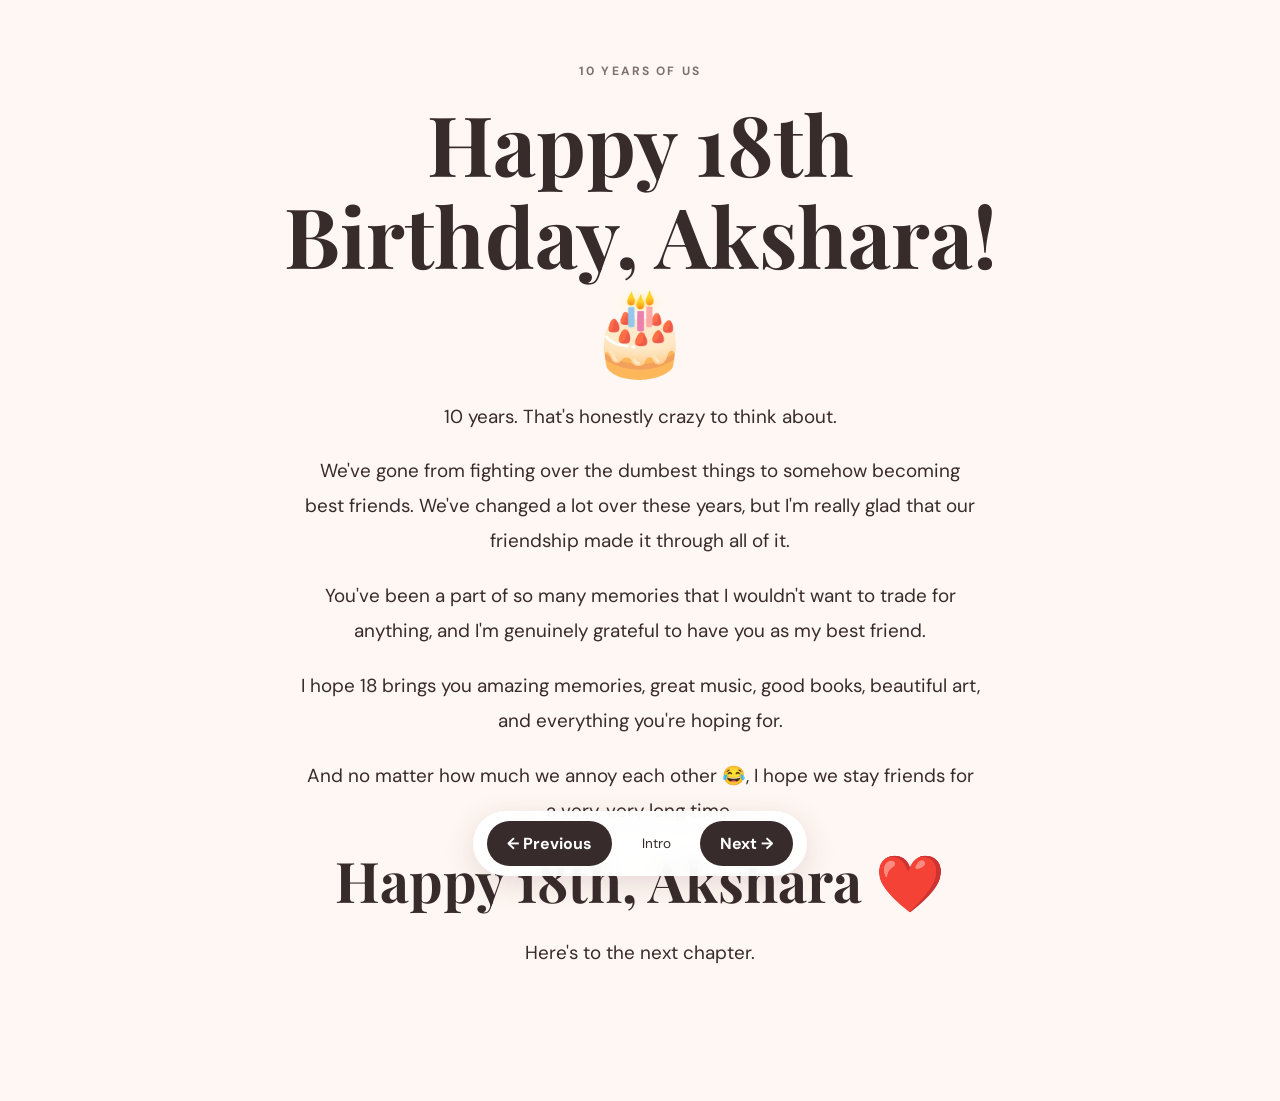
==== commit ed57f889: "Add files via upload" ====
--- a/index.html
+++ b/index.html
@@ -1,14 +1,6 @@
-<!DOCTYPE html>
-<html lang="en">
-<head>
-<meta charset="UTF-8">
-<meta name="viewport" content="width=device-width, initial-scale=1.0">
-<title>Happy 18th Birthday, Akshara 🎂</title>
-<link rel="stylesheet" href="static/style.css">
-</head>
-<body>
-<div class="container">
-<div class="hero">
+<!doctype html><html lang="en"><head><meta charset="utf-8"><meta name="viewport" content="width=device-width,initial-scale=1"><title>Happy 18th Birthday, Akshara 🎂</title><link rel="preconnect" href="https://fonts.googleapis.com"><link rel="preconnect" href="https://fonts.gstatic.com" crossorigin><link href="https://fonts.googleapis.com/css2?family=DM+Sans:wght@400;500;700&family=Playfair+Display:wght@600;700&display=swap" rel="stylesheet"><style>
+*{box-sizing:border-box}html,body{margin:0;min-height:100%;font-family:"DM Sans",sans-serif;background:#fff7f3;color:#382b2b}body{overflow:hidden}.page{display:none;min-height:100vh;padding:7vh 7vw 110px;align-items:center;justify-content:center}.page.active{display:flex;animation:fade .4s ease}.hero,.card{max-width:760px;width:100%;text-align:center}.card{background:rgba(255,255,255,.85);border:1px solid rgba(190,130,130,.2);border-radius:28px;padding:clamp(28px,6vw,60px);box-shadow:0 18px 60px rgba(120,70,70,.12)}.eyebrow{letter-spacing:.18em;font-size:.75rem;font-weight:700;opacity:.65;margin-bottom:18px}h1,h2{font-family:"Playfair Display",serif;line-height:1.1}h1{font-size:clamp(2.4rem,7vw,5.2rem);margin:0 0 28px}h2{font-size:clamp(2rem,5vw,3.5rem);margin:0 0 26px}p{font-size:clamp(1rem,2vw,1.18rem);line-height:1.85;margin:0 auto 20px;max-width:680px}.nav{position:fixed;left:50%;bottom:24px;transform:translateX(-50%);display:flex;align-items:center;gap:14px;z-index:20;background:rgba(255,255,255,.93);padding:10px 14px;border-radius:999px;box-shadow:0 8px 30px rgba(80,50,50,.15);backdrop-filter:blur(10px)}button{border:0;border-radius:999px;padding:12px 20px;background:#382b2b;color:white;font:inherit;font-weight:700;cursor:pointer}button:disabled{opacity:.35;cursor:default}#counter{font-size:.85rem;min-width:60px;text-align:center}@keyframes fade{from{opacity:0;transform:translateY(10px)}to{opacity:1;transform:none}}@media(max-width:600px){.page{padding:5vh 20px 105px}.card{border-radius:22px;padding:30px 24px}.nav{bottom:14px}button{padding:10px 15px}}
+</style></head><body><section class="page active"><div class="hero">
 <div class="eyebrow">10 YEARS OF US</div>
 <h1>Happy 18th Birthday, Akshara! 🎂</h1>
 <p>10 years. That's honestly crazy to think about.</p>
@@ -17,28 +9,8 @@
 <p>I hope 18 brings you amazing memories, great music, good books, beautiful art, and everything you're hoping for.</p>
 <p>And no matter how much we annoy each other 😂, I hope we stay friends for a very, very long time.</p>
 <h2>Happy 18th, Akshara ❤️</h2><p>Here's to the next chapter.</p>
-</div>
-<div class="memories">
-<section><h2>The Beginning</h2><p>I still remember the first time you came to my house. We were only 8, and somehow even then we already had completely different things going on. I was busy playing while you were sitting there studying. Neither of us could have possibly known that this random childhood visit would eventually turn into a friendship that would last for the next ten years.</p></section>
-<section><h2>The 2-Day Van Era 😂</h2><p>Then came the legendary van phase. You joined my van, and somehow, only two days later, you left it again. 😂 At the time, it probably felt like just another completely normal school thing, but looking back, it is funny how many of our memories started with these tiny, seemingly insignificant moments. If someone had told us we'd still be friends ten years later, I definitely wouldn't have believed them.</p></section>
-<section><h2>Two Months of Awkwardness</h2><p>At 9, we somehow ended up in the same class for about two months and even sat together. We were both awkward, probably had no idea what to say half the time, and definitely weren't the people we eventually became. Still, looking back, there's something really sweet about remembering those early days when our friendship was basically just beginning without either of us realizing it.</p></section>
-<section><h2>The Frenemy Era</h2><p>By the time we were 10, things had evolved considerably. We entered what can only be described as our frenemy era. 😂 We could get along perfectly one moment and then argue over something completely ridiculous the next. Somehow, despite all the rivalry and stupid arguments, we kept ending up around each other. Apparently, even our childhood selves couldn't escape this friendship.</p></section>
-<section><h2>The Taekwondo Incident</h2><p>One of the funniest things is that I once watched your taekwondo training while I was waiting for a friend, without even realizing that it was you. Imagine watching someone without knowing that years later they would become your best friend. 😂 It's such a random memory, but it makes me realize how many times our paths crossed before we actually became close.</p></section>
-<section><h2>Forced Proximity</h2><p>At 11, I joined your van, and somehow we ended up being forced to sit together. Neither of us was particularly thrilled about this arrangement. 😂 We weren't exactly best friends at the time, and sitting next to each other probably felt like the universe was testing our patience. Looking back, though, it's hilarious because we eventually became so close that sitting together became completely normal.</p></section>
-<section><h2>Rivals, But Closer</h2><p>Around 12, we started getting closer, although the rivalry definitely wasn't going anywhere. We could be friends and competitors at the same time, somehow managing to turn the smallest things into competitions or arguments. 😂 But underneath all that, we were slowly becoming more comfortable around each other. It was probably one of the first stages where our friendship started becoming what it is today.</p></section>
-<section><h2>Lockdown</h2><p>Then lockdown happened, and somehow that changed everything. We became much closer during that time, especially when you were away in Aligarh for six months. I genuinely missed having you around, which was probably one of the first times I properly realized how important your presence had become. It's weird that something as strange as lockdown ended up strengthening our friendship so much.</p></section>
-<section><h2>The Instagram Era</h2><p>At 14, we properly entered the Instagram era. 😂 We started talking more and more, and suddenly our conversations weren't just random interactions at school anymore. We could actually talk whenever we wanted. Slowly, the messages became longer, the conversations became more frequent, and we started knowing much more about each other's lives. Looking back, this was definitely one of the turning points in our friendship.</p></section>
-<section><h2>The Walk Home Era</h2><p>By 15, we had become considerably closer, and going home from school together became one of those little routines that I genuinely enjoyed. Those walks gave us time to talk about random things, complain about school, discuss whatever was happening in our lives, and just exist without the usual school chaos around us. Some of the simplest moments ended up becoming some of my favourite memories.</p></section>
-<section><h2>The Water Incident 😂</h2><p>And then there was the time you hit me because I got water on you. 😂 Honestly, I'm still not sure whether the punishment matched the crime. But somehow, even these ridiculous moments became part of what makes our friendship memorable. We've had plenty of arguments and stupid incidents over the years, but they're the kind of memories that we'll probably laugh about even years from now.</p></section>
-<section><h2>Slendrina 💀</h2><p>I genuinely don't know why you thought pretending to be Slendrina was an acceptable way to entertain yourself, but apparently it was. 💀 You used to scare me with it, and I definitely did not appreciate it at the time. Looking back, though, it's one of those completely random memories that instantly reminds me of our friendship and the ridiculous things we used to do.</p></section>
-<section><h2>The Birthday Incident</h2><p>You once invited me to your birthday, which I thought was going to be a nice, normal birthday celebration. Instead, somehow I ended up getting isolated. 😂 I still remember that because it was such a classic example of our friendship: something that should have been simple somehow turned into a completely memorable incident. At least now it's something we can laugh about.</p></section>
-<section><h2>Basketball 🏀</h2><p>Playing basketball together at school is another one of those memories I really like. It wasn't necessarily some huge event, but it was just fun being able to play together and spend time doing something outside of the usual classroom routine. Looking back at all these little moments, it's funny how ordinary things like playing basketball can become memories that stick around for years.</p></section>
-<section><h2>The Wingwoman Era</h2><p>One of the most important things you've done for me was helping me propose to my girlfriend. 😂 You were basically my unofficial wingwoman through the whole situation, and honestly, I probably would've overthought everything without your help. It's funny to think about how you've been involved in so many different parts of my life, sometimes in completely unexpected ways.</p></section>
-<section><h2>The Unofficial Therapist</h2><p>You've also somehow become my unofficial therapist over the years. Whenever I had some problem, whether it was something serious or something completely stupid, you were usually there to listen and help me figure it out. You somehow had a way of making things feel less complicated. I genuinely appreciate all those conversations, even the ones where I probably made things way more dramatic than they needed to be.</p></section>
-<section><h2>The Chat Wars 😂</h2><p>And obviously, we can't forget the countless fights we've had over chat. 😂 Sometimes we'd argue over something incredibly stupid, stop talking for a while, and then somehow end up talking again like nothing happened. I've probably had to make up for my fair share of those arguments too. Somehow, despite all the chaos, none of those fights managed to break the friendship.</p></section>
-<section><h2>Ten Years Later ❤️</h2><p>And now here we are. Ten years after that first childhood visit, we've somehow gone from barely knowing each other, to classmates, rivals, frenemies, friends, and eventually best friends. We've grown up a lot, changed in countless ways, and collected an absurd number of memories along the way. Whatever the next ten years bring, I'm genuinely glad you've been such a big part of the first ten. ❤️</p></section>
-</div>
-</div>
-<script src="static/script.js"></script>
-</body>
-</html>
+</div></section><section class="page"><div class="card"><div class="eyebrow">MEMORY 1 OF 18</div><h2>The Beginning</h2><p>I still remember the first time you came to my house. We were only 8, and somehow even then we already had completely different things going on. I was busy playing while you were sitting there studying. Neither of us could have possibly known that this random childhood visit would eventually turn into a friendship that would last for the next ten years.</p></div></section><section class="page"><div class="card"><div class="eyebrow">MEMORY 2 OF 18</div><h2>The 2-Day Van Era 😂</h2><p>Then came the legendary van phase. You joined my van, and somehow, only two days later, you left it again. 😂 At the time, it probably felt like just another completely normal school thing, but looking back, it is funny how many of our memories started with these tiny, seemingly insignificant moments. If someone had told us we'd still be friends ten years later, I definitely wouldn't have believed them.</p></div></section><section class="page"><div class="card"><div class="eyebrow">MEMORY 3 OF 18</div><h2>Two Months of Awkwardness</h2><p>At 9, we somehow ended up in the same class for about two months and even sat together. We were both awkward, probably had no idea what to say half the time, and definitely weren't the people we eventually became. Still, looking back, there's something really sweet about remembering those early days when our friendship was basically just beginning without either of us realizing it.</p></div></section><section class="page"><div class="card"><div class="eyebrow">MEMORY 4 OF 18</div><h2>The Frenemy Era</h2><p>By the time we were 10, things had evolved considerably. We entered what can only be described as our frenemy era. 😂 We could get along perfectly one moment and then argue over something completely ridiculous the next. Somehow, despite all the rivalry and stupid arguments, we kept ending up around each other. Apparently, even our childhood selves couldn't escape this friendship.</p></div></section><section class="page"><div class="card"><div class="eyebrow">MEMORY 5 OF 18</div><h2>The Taekwondo Incident</h2><p>One of the funniest things is that I once watched your taekwondo training while I was waiting for a friend, without even realizing that it was you. Imagine watching someone without knowing that years later they would become your best friend. 😂 It's such a random memory, but it makes me realize how many times our paths crossed before we actually became close.</p></div></section><section class="page"><div class="card"><div class="eyebrow">MEMORY 6 OF 18</div><h2>Forced Proximity</h2><p>At 11, I joined your van, and somehow we ended up being forced to sit together. Neither of us was particularly thrilled about this arrangement. 😂 We weren't exactly best friends at the time, and sitting next to each other probably felt like the universe was testing our patience. Looking back, though, it's hilarious because we eventually became so close that sitting together became completely normal.</p></div></section><section class="page"><div class="card"><div class="eyebrow">MEMORY 7 OF 18</div><h2>Rivals, But Closer</h2><p>Around 12, we started getting closer, although the rivalry definitely wasn't going anywhere. We could be friends and competitors at the same time, somehow managing to turn the smallest things into competitions or arguments. 😂 But underneath all that, we were slowly becoming more comfortable around each other. It was probably one of the first stages where our friendship started becoming what it is today.</p></div></section><section class="page"><div class="card"><div class="eyebrow">MEMORY 8 OF 18</div><h2>Lockdown</h2><p>Then lockdown happened, and somehow that changed everything. We became much closer during that time, especially when you were away in Aligarh for six months. I genuinely missed having you around, which was probably one of the first times I properly realized how important your presence had become. It's weird that something as strange as lockdown ended up strengthening our friendship so much.</p></div></section><section class="page"><div class="card"><div class="eyebrow">MEMORY 9 OF 18</div><h2>The Instagram Era</h2><p>At 14, we properly entered the Instagram era. 😂 We started talking more and more, and suddenly our conversations weren't just random interactions at school anymore. We could actually talk whenever we wanted. Slowly, the messages became longer, the conversations became more frequent, and we started knowing much more about each other's lives. Looking back, this was definitely one of the turning points in our friendship.</p></div></section><section class="page"><div class="card"><div class="eyebrow">MEMORY 10 OF 18</div><h2>The Walk Home Era</h2><p>By 15, we had become considerably closer, and going home from school together became one of those little routines that I genuinely enjoyed. Those walks gave us time to talk about random things, complain about school, discuss whatever was happening in our lives, and just exist without the usual school chaos around us. Some of the simplest moments ended up becoming some of my favourite memories.</p></div></section><section class="page"><div class="card"><div class="eyebrow">MEMORY 11 OF 18</div><h2>The Water Incident 😂</h2><p>And then there was the time you hit me because I got water on you. 😂 Honestly, I'm still not sure whether the punishment matched the crime. But somehow, even these ridiculous moments became part of what makes our friendship memorable. We've had plenty of arguments and stupid incidents over the years, but they're the kind of memories that we'll probably laugh about even years from now.</p></div></section><section class="page"><div class="card"><div class="eyebrow">MEMORY 12 OF 18</div><h2>Slendrina 💀</h2><p>I genuinely don't know why you thought pretending to be Slendrina was an acceptable way to entertain yourself, but apparently it was. 💀 You used to scare me with it, and I definitely did not appreciate it at the time. Looking back, though, it's one of those completely random memories that instantly reminds me of our friendship and the ridiculous things we used to do.</p></div></section><section class="page"><div class="card"><div class="eyebrow">MEMORY 13 OF 18</div><h2>The Birthday Incident</h2><p>You once invited me to your birthday, which I thought was going to be a nice, normal birthday celebration. Instead, somehow I ended up getting isolated. 😂 I still remember that because it was such a classic example of our friendship: something that should have been simple somehow turned into a completely memorable incident. At least now it's something we can laugh about.</p></div></section><section class="page"><div class="card"><div class="eyebrow">MEMORY 14 OF 18</div><h2>Basketball 🏀</h2><p>Playing basketball together at school is another one of those memories I really like. It wasn't necessarily some huge event, but it was just fun being able to play together and spend time doing something outside of the usual classroom routine. Looking back at all these little moments, it's funny how ordinary things like playing basketball can become memories that stick around for years.</p></div></section><section class="page"><div class="card"><div class="eyebrow">MEMORY 15 OF 18</div><h2>The Wingwoman Era</h2><p>One of the most important things you've done for me was helping me propose to my girlfriend. 😂 You were basically my unofficial wingwoman through the whole situation, and honestly, I probably would've overthought everything without your help. It's funny to think about how you've been involved in so many different parts of my life, sometimes in completely unexpected ways.</p></div></section><section class="page"><div class="card"><div class="eyebrow">MEMORY 16 OF 18</div><h2>The Unofficial Therapist</h2><p>You've also somehow become my unofficial therapist over the years. Whenever I had some problem, whether it was something serious or something completely stupid, you were usually there to listen and help me figure it out. You somehow had a way of making things feel less complicated. I genuinely appreciate all those conversations, even the ones where I probably made things way more dramatic than they needed to be.</p></div></section><section class="page"><div class="card"><div class="eyebrow">MEMORY 17 OF 18</div><h2>The Chat Wars 😂</h2><p>And obviously, we can't forget the countless fights we've had over chat. 😂 Sometimes we'd argue over something incredibly stupid, stop talking for a while, and then somehow end up talking again like nothing happened. I've probably had to make up for my fair share of those arguments too. Somehow, despite all the chaos, none of those fights managed to break the friendship.</p></div></section><section class="page"><div class="card"><div class="eyebrow">MEMORY 18 OF 18</div><h2>Ten Years Later ❤️</h2><p>And now here we are. Ten years after that first childhood visit, we've somehow gone from barely knowing each other, to classmates, rivals, frenemies, friends, and eventually best friends. We've grown up a lot, changed in countless ways, and collected an absurd number of memories along the way. Whatever the next ten years bring, I'm genuinely glad you've been such a big part of the first ten. ❤️</p></div></section><div class="nav"><button id="prev">← Previous</button><span id="counter">Intro</span><button id="next">Next →</button></div><script>
+const pages=[...document.querySelectorAll(".page")],prev=document.getElementById("prev"),next=document.getElementById("next"),counter=document.getElementById("counter");let current=0;
+function show(n){current=Math.max(0,Math.min(pages.length-1,n));pages.forEach((p,i)=>p.classList.toggle("active",i===current));prev.disabled=current===0;next.disabled=current===pages.length-1;counter.textContent=current===0?"Intro":current+" / 18";history.replaceState(null,"",current?"#memory-"+current:"");}
+prev.onclick=()=>show(current-1);next.onclick=()=>show(current+1);document.addEventListener("keydown",e=>{if(e.key==="ArrowRight")show(current+1);if(e.key==="ArrowLeft")show(current-1)});const m=location.hash.match(/memory-(\d+)/);if(m)show(Number(m[1]));
+</script></body></html>
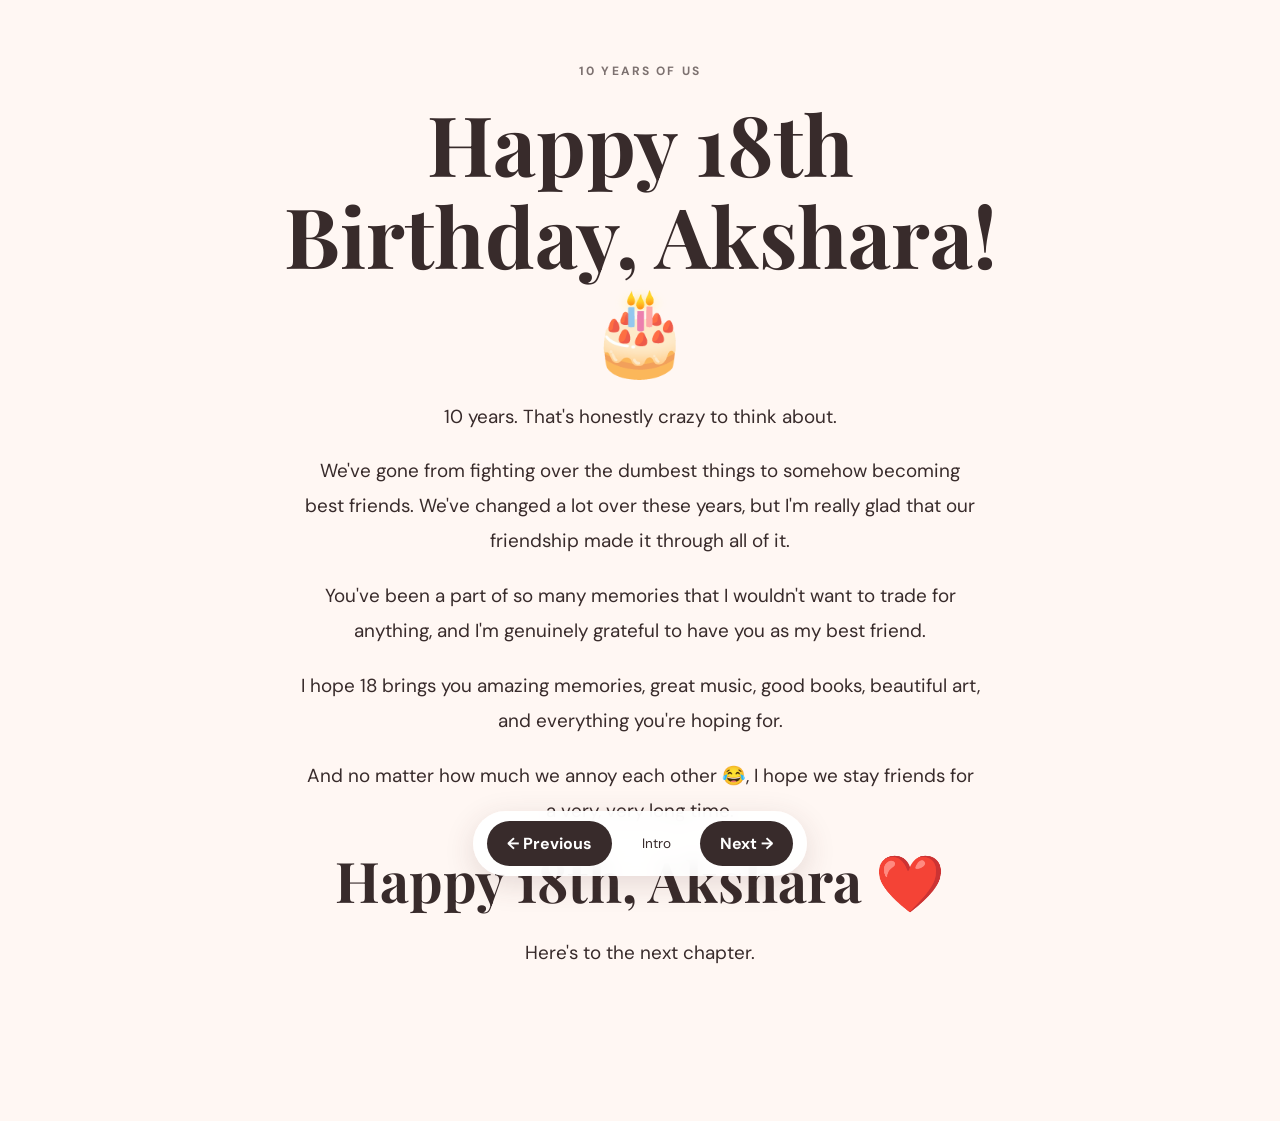
==== commit f022eb8b: "Rename index-1.html to index.html" ====
--- a/index.html
+++ b/index.html
@@ -1,5 +1,5 @@
 <!doctype html><html lang="en"><head><meta charset="utf-8"><meta name="viewport" content="width=device-width,initial-scale=1"><title>Happy 18th Birthday, Akshara 🎂</title><link rel="preconnect" href="https://fonts.googleapis.com"><link rel="preconnect" href="https://fonts.gstatic.com" crossorigin><link href="https://fonts.googleapis.com/css2?family=DM+Sans:wght@400;500;700&family=Playfair+Display:wght@600;700&display=swap" rel="stylesheet"><style>
-*{box-sizing:border-box}html,body{margin:0;min-height:100%;font-family:"DM Sans",sans-serif;background:#fff7f3;color:#382b2b}body{overflow:hidden}.page{display:none;min-height:100vh;padding:7vh 7vw 110px;align-items:center;justify-content:center}.page.active{display:flex;animation:fade .4s ease}.hero,.card{max-width:760px;width:100%;text-align:center}.card{background:rgba(255,255,255,.85);border:1px solid rgba(190,130,130,.2);border-radius:28px;padding:clamp(28px,6vw,60px);box-shadow:0 18px 60px rgba(120,70,70,.12)}.eyebrow{letter-spacing:.18em;font-size:.75rem;font-weight:700;opacity:.65;margin-bottom:18px}h1,h2{font-family:"Playfair Display",serif;line-height:1.1}h1{font-size:clamp(2.4rem,7vw,5.2rem);margin:0 0 28px}h2{font-size:clamp(2rem,5vw,3.5rem);margin:0 0 26px}p{font-size:clamp(1rem,2vw,1.18rem);line-height:1.85;margin:0 auto 20px;max-width:680px}.nav{position:fixed;left:50%;bottom:24px;transform:translateX(-50%);display:flex;align-items:center;gap:14px;z-index:20;background:rgba(255,255,255,.93);padding:10px 14px;border-radius:999px;box-shadow:0 8px 30px rgba(80,50,50,.15);backdrop-filter:blur(10px)}button{border:0;border-radius:999px;padding:12px 20px;background:#382b2b;color:white;font:inherit;font-weight:700;cursor:pointer}button:disabled{opacity:.35;cursor:default}#counter{font-size:.85rem;min-width:60px;text-align:center}@keyframes fade{from{opacity:0;transform:translateY(10px)}to{opacity:1;transform:none}}@media(max-width:600px){.page{padding:5vh 20px 105px}.card{border-radius:22px;padding:30px 24px}.nav{bottom:14px}button{padding:10px 15px}}
+*{box-sizing:border-box}html,body{margin:0;min-height:100%;font-family:"DM Sans",sans-serif;background:#fff7f3;color:#382b2b}body{overflow-x:hidden;overflow-y:auto}.page{display:none;min-height:100vh;padding:7vh 7vw 130px;align-items:center;justify-content:center;overflow:visible}.page.active{display:flex;animation:fade .4s ease}.hero,.card{max-width:760px;width:100%;text-align:center}.card{background:rgba(255,255,255,.85);border:1px solid rgba(190,130,130,.2);border-radius:28px;padding:clamp(28px,6vw,60px);box-shadow:0 18px 60px rgba(120,70,70,.12)}.eyebrow{letter-spacing:.18em;font-size:.75rem;font-weight:700;opacity:.65;margin-bottom:18px}h1,h2{font-family:"Playfair Display",serif;line-height:1.1}h1{font-size:clamp(2.4rem,7vw,5.2rem);margin:0 0 28px}h2{font-size:clamp(2rem,5vw,3.5rem);margin:0 0 26px}p{font-size:clamp(1rem,2vw,1.18rem);line-height:1.85;margin:0 auto 20px;max-width:680px}.nav{position:fixed;left:50%;bottom:24px;transform:translateX(-50%);display:flex;align-items:center;gap:14px;z-index:20;background:rgba(255,255,255,.93);padding:10px 14px;border-radius:999px;box-shadow:0 8px 30px rgba(80,50,50,.15);backdrop-filter:blur(10px)}button{border:0;border-radius:999px;padding:12px 20px;background:#382b2b;color:white;font:inherit;font-weight:700;cursor:pointer}button:disabled{opacity:.35;cursor:default}#counter{font-size:.85rem;min-width:60px;text-align:center}@keyframes fade{from{opacity:0;transform:translateY(10px)}to{opacity:1;transform:none}}@media(max-width:600px){.page{padding:5vh 20px 120px;align-items:flex-start}.card{border-radius:22px;padding:30px 24px}.nav{bottom:14px}button{padding:10px 15px}}
 </style></head><body><section class="page active"><div class="hero">
 <div class="eyebrow">10 YEARS OF US</div>
 <h1>Happy 18th Birthday, Akshara! 🎂</h1>
@@ -13,4 +13,4 @@
 const pages=[...document.querySelectorAll(".page")],prev=document.getElementById("prev"),next=document.getElementById("next"),counter=document.getElementById("counter");let current=0;
 function show(n){current=Math.max(0,Math.min(pages.length-1,n));pages.forEach((p,i)=>p.classList.toggle("active",i===current));prev.disabled=current===0;next.disabled=current===pages.length-1;counter.textContent=current===0?"Intro":current+" / 18";history.replaceState(null,"",current?"#memory-"+current:"");}
 prev.onclick=()=>show(current-1);next.onclick=()=>show(current+1);document.addEventListener("keydown",e=>{if(e.key==="ArrowRight")show(current+1);if(e.key==="ArrowLeft")show(current-1)});const m=location.hash.match(/memory-(\d+)/);if(m)show(Number(m[1]));
-</script></body></html>+</script></body></html>
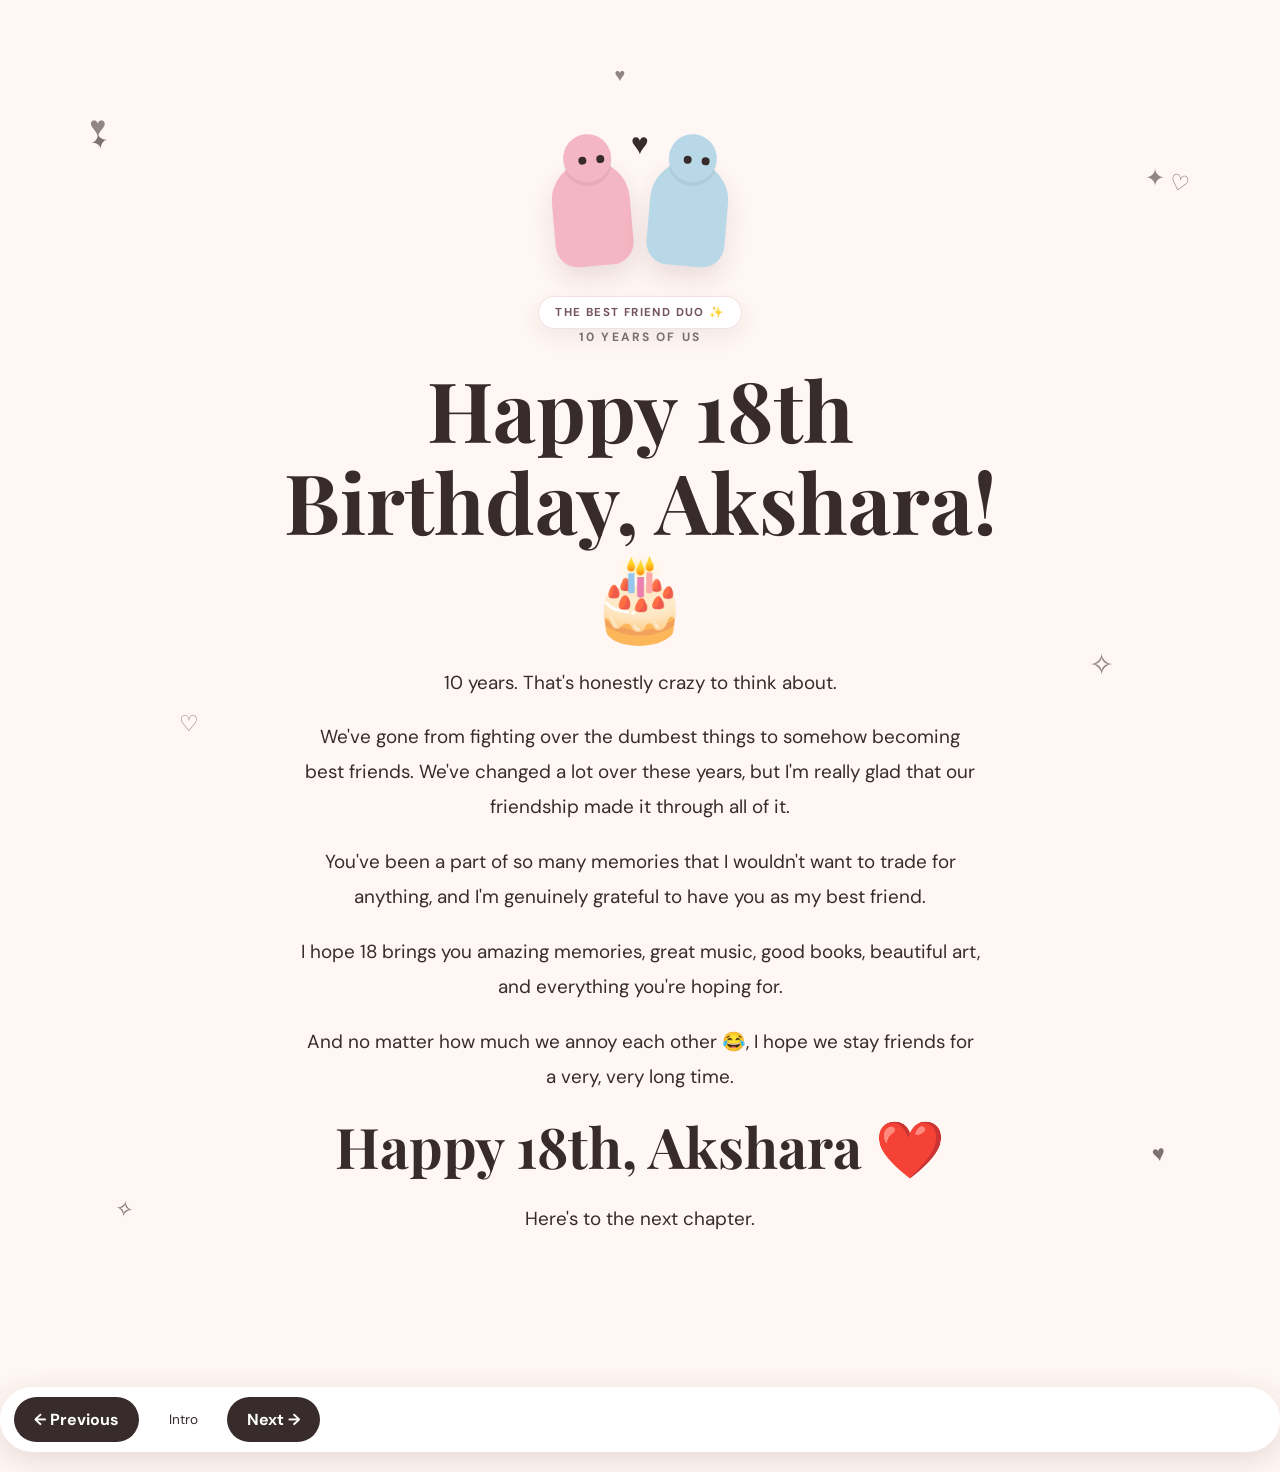
==== commit 5aab91a1: "Rename index-4.html to index.html" ====
--- a/index.html
+++ b/index.html
@@ -1,6 +1,57 @@
-<!doctype html><html lang="en"><head><meta charset="utf-8"><meta name="viewport" content="width=device-width,initial-scale=1"><title>Happy 18th Birthday, Akshara 🎂</title><link rel="preconnect" href="https://fonts.googleapis.com"><link rel="preconnect" href="https://fonts.gstatic.com" crossorigin><link href="https://fonts.googleapis.com/css2?family=DM+Sans:wght@400;500;700&family=Playfair+Display:wght@600;700&display=swap" rel="stylesheet"><style>
-*{box-sizing:border-box}html,body{margin:0;min-height:100%;font-family:"DM Sans",sans-serif;background:#fff7f3;color:#382b2b}body{overflow-x:hidden;overflow-y:auto}.page{display:none;min-height:100vh;padding:7vh 7vw 130px;align-items:center;justify-content:center;overflow:visible}.page.active{display:flex;animation:fade .4s ease}.hero,.card{max-width:760px;width:100%;text-align:center}.card{background:rgba(255,255,255,.85);border:1px solid rgba(190,130,130,.2);border-radius:28px;padding:clamp(28px,6vw,60px);box-shadow:0 18px 60px rgba(120,70,70,.12)}.eyebrow{letter-spacing:.18em;font-size:.75rem;font-weight:700;opacity:.65;margin-bottom:18px}h1,h2{font-family:"Playfair Display",serif;line-height:1.1}h1{font-size:clamp(2.4rem,7vw,5.2rem);margin:0 0 28px}h2{font-size:clamp(2rem,5vw,3.5rem);margin:0 0 26px}p{font-size:clamp(1rem,2vw,1.18rem);line-height:1.85;margin:0 auto 20px;max-width:680px}.nav{position:fixed;left:50%;bottom:24px;transform:translateX(-50%);display:flex;align-items:center;gap:14px;z-index:20;background:rgba(255,255,255,.93);padding:10px 14px;border-radius:999px;box-shadow:0 8px 30px rgba(80,50,50,.15);backdrop-filter:blur(10px)}button{border:0;border-radius:999px;padding:12px 20px;background:#382b2b;color:white;font:inherit;font-weight:700;cursor:pointer}button:disabled{opacity:.35;cursor:default}#counter{font-size:.85rem;min-width:60px;text-align:center}@keyframes fade{from{opacity:0;transform:translateY(10px)}to{opacity:1;transform:none}}@media(max-width:600px){.page{padding:5vh 20px 120px;align-items:flex-start}.card{border-radius:22px;padding:30px 24px}.nav{bottom:14px}button{padding:10px 15px}}
-</style></head><body><section class="page active"><div class="hero">
+<!doctype html><html lang="en"><head><meta charset="utf-8"><meta name="viewport" content="width=device-width,initial-scale=1"><title>Happy 18th Birthday, Akshara 🎂</title><link rel="preconnect" href="https://fonts.googleapis.com"><link rel="preconnect" href="https://fonts.gstatic.com" crossorigin><link href="https://fonts.googleapis.com/css2?family=DM+Sans:wght@400;500;700&family=Playfair+Display:wght@600;700&display=swap" rel="stylesheet"><style>*{box-sizing:border-box}
+html{margin:0;padding:0;min-height:100%;overflow-x:hidden;overflow-y:auto}
+body{margin:0;padding:0;min-height:100vh;min-height:100dvh;font-family:"DM Sans",sans-serif;background:#fff7f3;color:#382b2b;overflow-x:hidden;overflow-y:auto}
+.page{display:none;width:100%;min-height:100vh;min-height:100dvh;padding:70px 7vw 150px;overflow:visible}
+.page.active{display:block;animation:fade .4s ease}
+.hero,.card{max-width:760px;width:100%;margin:0 auto}
+.hero{padding-top:4vh;text-align:center}
+.card{background:rgba(255,255,255,.9);border:1px solid rgba(190,130,130,.2);border-radius:28px;padding:clamp(28px,6vw,60px);box-shadow:0 18px 60px rgba(120,70,70,.12);text-align:center}
+.eyebrow{letter-spacing:.18em;font-size:.75rem;font-weight:700;opacity:.65;margin-bottom:18px}
+h1,h2{font-family:"Playfair Display",serif;line-height:1.1}
+h1{font-size:clamp(2.4rem,7vw,5.2rem);margin:0 0 28px}
+h2{font-size:clamp(2rem,5vw,3.5rem);margin:0 0 26px}
+p{font-size:clamp(1rem,2vw,1.18rem);line-height:1.85;margin:0 auto 20px;max-width:680px}
+.nav{position:fixed;left:50%;bottom:20px;transform:translateX(-50%);display:flex;align-items:center;gap:14px;z-index:100;background:rgba(255,255,255,.96);padding:10px 14px;border-radius:999px;box-shadow:0 8px 30px rgba(80,50,50,.15);backdrop-filter:blur(10px)}
+button{border:0;border-radius:999px;padding:12px 20px;background:#382b2b;color:white;font:inherit;font-weight:700;cursor:pointer}
+button:disabled{opacity:.35;cursor:default}
+#counter{font-size:.85rem;min-width:60px;text-align:center}
+@keyframes fade{from{opacity:0;transform:translateY(10px)}to{opacity:1;transform:none}}
+@media(max-width:600px){
+.page{padding:35px 20px 125px;min-height:100dvh}
+.hero{padding-top:2vh}
+.card{border-radius:22px;padding:30px 24px}
+.nav{bottom:12px;gap:8px;padding:8px 10px}
+button{padding:10px 14px}
+}
+.decorations{position:fixed;inset:0;pointer-events:none;overflow:hidden;z-index:0}
+.deco{position:absolute;opacity:.55;animation:float 7s ease-in-out infinite;user-select:none}
+.deco:nth-child(1){left:7%;top:12%;font-size:28px;animation-delay:-1s}
+.deco:nth-child(2){right:9%;top:18%;font-size:24px;animation-delay:-3s}
+.deco:nth-child(3){left:14%;bottom:18%;font-size:22px;animation-delay:-5s}
+.deco:nth-child(4){right:13%;bottom:24%;font-size:30px;animation-delay:-2s}
+.deco:nth-child(5){left:48%;top:7%;font-size:18px;animation-delay:-4s}
+.page,.nav{position:relative;z-index:1}
+@keyframes float{0%,100%{transform:translateY(0) rotate(-4deg)}50%{transform:translateY(-12px) rotate(5deg)}}
+@media(max-width:600px){.page{padding:45px 18px 120px}.deco:nth-child(1){left:3%}.deco:nth-child(2){right:3%}.deco:nth-child(3){left:5%}.deco:nth-child(4){right:5%}}
+
+.duo-wrap{display:flex;justify-content:center;align-items:flex-end;gap:18px;margin:10px auto 28px;height:150px;position:relative}
+.duo-person{width:78px;height:105px;border-radius:42px 42px 24px 24px;position:relative;box-shadow:0 12px 25px rgba(90,50,70,.13)}
+.duo-person:before{content:"";position:absolute;width:48px;height:48px;border-radius:50%;top:-27px;left:15px;background:inherit;box-shadow:0 4px 0 rgba(70,40,50,.08)}
+.duo-person:after{content:"";position:absolute;width:8px;height:8px;border-radius:50%;top:-5px;left:30px;background:#382b2b;box-shadow:18px 0 #382b2b}
+.duo-one{background:#f4b6c2;transform:rotate(-5deg)}
+.duo-two{background:#b8d8e8;transform:rotate(5deg)}
+.duo-heart{position:absolute;top:8px;font-size:30px;animation:heartBeat 1.8s ease-in-out infinite}
+.duo-label{display:inline-block;margin-top:2px;padding:8px 16px;border-radius:999px;background:#fff;border:1px solid rgba(190,130,130,.22);font-size:.72rem;font-weight:700;letter-spacing:.12em;color:#76545b;box-shadow:0 8px 22px rgba(90,50,70,.08)}
+.corner-doodle{position:absolute;font-size:22px;opacity:.65;pointer-events:none}
+.doodle-a{left:7%;top:9%;transform:rotate(-12deg)}
+.doodle-b{right:7%;top:12%;transform:rotate(14deg)}
+.doodle-c{left:9%;bottom:13%;transform:rotate(10deg)}
+.doodle-d{right:9%;bottom:17%;transform:rotate(-10deg)}
+@keyframes heartBeat{0%,100%{transform:scale(1)}50%{transform:scale(1.18)}}
+</style></head><body>
+<div class="decorations" aria-hidden="true">
+<span class="deco">♥</span><span class="deco">✦</span><span class="deco">♡</span><span class="deco">✧</span><span class="deco">♥</span>
+</div><section class="page active"><div class="hero"><div class="corner-doodle doodle-a">✦</div><div class="corner-doodle doodle-b">♡</div><div class="corner-doodle doodle-c">✧</div><div class="corner-doodle doodle-d">♥</div><div class="duo-wrap"><div class="duo-person duo-one"></div><div class="duo-heart">♥</div><div class="duo-person duo-two"></div></div><div class="duo-label">THE BEST FRIEND DUO ✨</div>
 <div class="eyebrow">10 YEARS OF US</div>
 <h1>Happy 18th Birthday, Akshara! 🎂</h1>
 <p>10 years. That's honestly crazy to think about.</p>
@@ -9,7 +60,7 @@
 <p>I hope 18 brings you amazing memories, great music, good books, beautiful art, and everything you're hoping for.</p>
 <p>And no matter how much we annoy each other 😂, I hope we stay friends for a very, very long time.</p>
 <h2>Happy 18th, Akshara ❤️</h2><p>Here's to the next chapter.</p>
-</div></section><section class="page"><div class="card"><div class="eyebrow">MEMORY 1 OF 18</div><h2>The Beginning</h2><p>I still remember the first time you came to my house. We were only 8, and somehow even then we already had completely different things going on. I was busy playing while you were sitting there studying. Neither of us could have possibly known that this random childhood visit would eventually turn into a friendship that would last for the next ten years.</p></div></section><section class="page"><div class="card"><div class="eyebrow">MEMORY 2 OF 18</div><h2>The 2-Day Van Era 😂</h2><p>Then came the legendary van phase. You joined my van, and somehow, only two days later, you left it again. 😂 At the time, it probably felt like just another completely normal school thing, but looking back, it is funny how many of our memories started with these tiny, seemingly insignificant moments. If someone had told us we'd still be friends ten years later, I definitely wouldn't have believed them.</p></div></section><section class="page"><div class="card"><div class="eyebrow">MEMORY 3 OF 18</div><h2>Two Months of Awkwardness</h2><p>At 9, we somehow ended up in the same class for about two months and even sat together. We were both awkward, probably had no idea what to say half the time, and definitely weren't the people we eventually became. Still, looking back, there's something really sweet about remembering those early days when our friendship was basically just beginning without either of us realizing it.</p></div></section><section class="page"><div class="card"><div class="eyebrow">MEMORY 4 OF 18</div><h2>The Frenemy Era</h2><p>By the time we were 10, things had evolved considerably. We entered what can only be described as our frenemy era. 😂 We could get along perfectly one moment and then argue over something completely ridiculous the next. Somehow, despite all the rivalry and stupid arguments, we kept ending up around each other. Apparently, even our childhood selves couldn't escape this friendship.</p></div></section><section class="page"><div class="card"><div class="eyebrow">MEMORY 5 OF 18</div><h2>The Taekwondo Incident</h2><p>One of the funniest things is that I once watched your taekwondo training while I was waiting for a friend, without even realizing that it was you. Imagine watching someone without knowing that years later they would become your best friend. 😂 It's such a random memory, but it makes me realize how many times our paths crossed before we actually became close.</p></div></section><section class="page"><div class="card"><div class="eyebrow">MEMORY 6 OF 18</div><h2>Forced Proximity</h2><p>At 11, I joined your van, and somehow we ended up being forced to sit together. Neither of us was particularly thrilled about this arrangement. 😂 We weren't exactly best friends at the time, and sitting next to each other probably felt like the universe was testing our patience. Looking back, though, it's hilarious because we eventually became so close that sitting together became completely normal.</p></div></section><section class="page"><div class="card"><div class="eyebrow">MEMORY 7 OF 18</div><h2>Rivals, But Closer</h2><p>Around 12, we started getting closer, although the rivalry definitely wasn't going anywhere. We could be friends and competitors at the same time, somehow managing to turn the smallest things into competitions or arguments. 😂 But underneath all that, we were slowly becoming more comfortable around each other. It was probably one of the first stages where our friendship started becoming what it is today.</p></div></section><section class="page"><div class="card"><div class="eyebrow">MEMORY 8 OF 18</div><h2>Lockdown</h2><p>Then lockdown happened, and somehow that changed everything. We became much closer during that time, especially when you were away in Aligarh for six months. I genuinely missed having you around, which was probably one of the first times I properly realized how important your presence had become. It's weird that something as strange as lockdown ended up strengthening our friendship so much.</p></div></section><section class="page"><div class="card"><div class="eyebrow">MEMORY 9 OF 18</div><h2>The Instagram Era</h2><p>At 14, we properly entered the Instagram era. 😂 We started talking more and more, and suddenly our conversations weren't just random interactions at school anymore. We could actually talk whenever we wanted. Slowly, the messages became longer, the conversations became more frequent, and we started knowing much more about each other's lives. Looking back, this was definitely one of the turning points in our friendship.</p></div></section><section class="page"><div class="card"><div class="eyebrow">MEMORY 10 OF 18</div><h2>The Walk Home Era</h2><p>By 15, we had become considerably closer, and going home from school together became one of those little routines that I genuinely enjoyed. Those walks gave us time to talk about random things, complain about school, discuss whatever was happening in our lives, and just exist without the usual school chaos around us. Some of the simplest moments ended up becoming some of my favourite memories.</p></div></section><section class="page"><div class="card"><div class="eyebrow">MEMORY 11 OF 18</div><h2>The Water Incident 😂</h2><p>And then there was the time you hit me because I got water on you. 😂 Honestly, I'm still not sure whether the punishment matched the crime. But somehow, even these ridiculous moments became part of what makes our friendship memorable. We've had plenty of arguments and stupid incidents over the years, but they're the kind of memories that we'll probably laugh about even years from now.</p></div></section><section class="page"><div class="card"><div class="eyebrow">MEMORY 12 OF 18</div><h2>Slendrina 💀</h2><p>I genuinely don't know why you thought pretending to be Slendrina was an acceptable way to entertain yourself, but apparently it was. 💀 You used to scare me with it, and I definitely did not appreciate it at the time. Looking back, though, it's one of those completely random memories that instantly reminds me of our friendship and the ridiculous things we used to do.</p></div></section><section class="page"><div class="card"><div class="eyebrow">MEMORY 13 OF 18</div><h2>The Birthday Incident</h2><p>You once invited me to your birthday, which I thought was going to be a nice, normal birthday celebration. Instead, somehow I ended up getting isolated. 😂 I still remember that because it was such a classic example of our friendship: something that should have been simple somehow turned into a completely memorable incident. At least now it's something we can laugh about.</p></div></section><section class="page"><div class="card"><div class="eyebrow">MEMORY 14 OF 18</div><h2>Basketball 🏀</h2><p>Playing basketball together at school is another one of those memories I really like. It wasn't necessarily some huge event, but it was just fun being able to play together and spend time doing something outside of the usual classroom routine. Looking back at all these little moments, it's funny how ordinary things like playing basketball can become memories that stick around for years.</p></div></section><section class="page"><div class="card"><div class="eyebrow">MEMORY 15 OF 18</div><h2>The Wingwoman Era</h2><p>One of the most important things you've done for me was helping me propose to my girlfriend. 😂 You were basically my unofficial wingwoman through the whole situation, and honestly, I probably would've overthought everything without your help. It's funny to think about how you've been involved in so many different parts of my life, sometimes in completely unexpected ways.</p></div></section><section class="page"><div class="card"><div class="eyebrow">MEMORY 16 OF 18</div><h2>The Unofficial Therapist</h2><p>You've also somehow become my unofficial therapist over the years. Whenever I had some problem, whether it was something serious or something completely stupid, you were usually there to listen and help me figure it out. You somehow had a way of making things feel less complicated. I genuinely appreciate all those conversations, even the ones where I probably made things way more dramatic than they needed to be.</p></div></section><section class="page"><div class="card"><div class="eyebrow">MEMORY 17 OF 18</div><h2>The Chat Wars 😂</h2><p>And obviously, we can't forget the countless fights we've had over chat. 😂 Sometimes we'd argue over something incredibly stupid, stop talking for a while, and then somehow end up talking again like nothing happened. I've probably had to make up for my fair share of those arguments too. Somehow, despite all the chaos, none of those fights managed to break the friendship.</p></div></section><section class="page"><div class="card"><div class="eyebrow">MEMORY 18 OF 18</div><h2>Ten Years Later ❤️</h2><p>And now here we are. Ten years after that first childhood visit, we've somehow gone from barely knowing each other, to classmates, rivals, frenemies, friends, and eventually best friends. We've grown up a lot, changed in countless ways, and collected an absurd number of memories along the way. Whatever the next ten years bring, I'm genuinely glad you've been such a big part of the first ten. ❤️</p></div></section><div class="nav"><button id="prev">← Previous</button><span id="counter">Intro</span><button id="next">Next →</button></div><script>
+</div></section><section class="page"><div class="card"><div class="duo-label">BEST FRIEND DUO ✨</div><div class="eyebrow">MEMORY 1 OF 18</div><h2>The Beginning</h2><p>I still remember the first time you came to my house. We were only 8, and somehow even then we already had completely different things going on. I was busy playing while you were sitting there studying. Neither of us could have possibly known that this random childhood visit would eventually turn into a friendship that would last for the next ten years.</p></div></section><section class="page"><div class="card"><div class="duo-label">BEST FRIEND DUO ✨</div><div class="eyebrow">MEMORY 2 OF 18</div><h2>The 2-Day Van Era 😂</h2><p>Then came the legendary van phase. You joined my van, and somehow, only two days later, you left it again. 😂 At the time, it probably felt like just another completely normal school thing, but looking back, it is funny how many of our memories started with these tiny, seemingly insignificant moments. If someone had told us we'd still be friends ten years later, I definitely wouldn't have believed them.</p></div></section><section class="page"><div class="card"><div class="duo-label">BEST FRIEND DUO ✨</div><div class="eyebrow">MEMORY 3 OF 18</div><h2>Two Months of Awkwardness</h2><p>At 9, we somehow ended up in the same class for about two months and even sat together. We were both awkward, probably had no idea what to say half the time, and definitely weren't the people we eventually became. Still, looking back, there's something really sweet about remembering those early days when our friendship was basically just beginning without either of us realizing it.</p></div></section><section class="page"><div class="card"><div class="duo-label">BEST FRIEND DUO ✨</div><div class="eyebrow">MEMORY 4 OF 18</div><h2>The Frenemy Era</h2><p>By the time we were 10, things had evolved considerably. We entered what can only be described as our frenemy era. 😂 We could get along perfectly one moment and then argue over something completely ridiculous the next. Somehow, despite all the rivalry and stupid arguments, we kept ending up around each other. Apparently, even our childhood selves couldn't escape this friendship.</p></div></section><section class="page"><div class="card"><div class="duo-label">BEST FRIEND DUO ✨</div><div class="eyebrow">MEMORY 5 OF 18</div><h2>The Taekwondo Incident</h2><p>One of the funniest things is that I once watched your taekwondo training while I was waiting for a friend, without even realizing that it was you. Imagine watching someone without knowing that years later they would become your best friend. 😂 It's such a random memory, but it makes me realize how many times our paths crossed before we actually became close.</p></div></section><section class="page"><div class="card"><div class="duo-label">BEST FRIEND DUO ✨</div><div class="eyebrow">MEMORY 6 OF 18</div><h2>Forced Proximity</h2><p>At 11, I joined your van, and somehow we ended up being forced to sit together. Neither of us was particularly thrilled about this arrangement. 😂 We weren't exactly best friends at the time, and sitting next to each other probably felt like the universe was testing our patience. Looking back, though, it's hilarious because we eventually became so close that sitting together became completely normal.</p></div></section><section class="page"><div class="card"><div class="duo-label">BEST FRIEND DUO ✨</div><div class="eyebrow">MEMORY 7 OF 18</div><h2>Rivals, But Closer</h2><p>Around 12, we started getting closer, although the rivalry definitely wasn't going anywhere. We could be friends and competitors at the same time, somehow managing to turn the smallest things into competitions or arguments. 😂 But underneath all that, we were slowly becoming more comfortable around each other. It was probably one of the first stages where our friendship started becoming what it is today.</p></div></section><section class="page"><div class="card"><div class="duo-label">BEST FRIEND DUO ✨</div><div class="eyebrow">MEMORY 8 OF 18</div><h2>Lockdown</h2><p>Then lockdown happened, and somehow that changed everything. We became much closer during that time, especially when you were away in Aligarh for six months. I genuinely missed having you around, which was probably one of the first times I properly realized how important your presence had become. It's weird that something as strange as lockdown ended up strengthening our friendship so much.</p></div></section><section class="page"><div class="card"><div class="duo-label">BEST FRIEND DUO ✨</div><div class="eyebrow">MEMORY 9 OF 18</div><h2>The Instagram Era</h2><p>At 14, we properly entered the Instagram era. 😂 We started talking more and more, and suddenly our conversations weren't just random interactions at school anymore. We could actually talk whenever we wanted. Slowly, the messages became longer, the conversations became more frequent, and we started knowing much more about each other's lives. Looking back, this was definitely one of the turning points in our friendship.</p></div></section><section class="page"><div class="card"><div class="duo-label">BEST FRIEND DUO ✨</div><div class="eyebrow">MEMORY 10 OF 18</div><h2>The Walk Home Era</h2><p>By 15, we had become considerably closer, and going home from school together became one of those little routines that I genuinely enjoyed. Those walks gave us time to talk about random things, complain about school, discuss whatever was happening in our lives, and just exist without the usual school chaos around us. Some of the simplest moments ended up becoming some of my favourite memories.</p></div></section><section class="page"><div class="card"><div class="duo-label">BEST FRIEND DUO ✨</div><div class="eyebrow">MEMORY 11 OF 18</div><h2>The Water Incident 😂</h2><p>And then there was the time you hit me because I got water on you. 😂 Honestly, I'm still not sure whether the punishment matched the crime. But somehow, even these ridiculous moments became part of what makes our friendship memorable. We've had plenty of arguments and stupid incidents over the years, but they're the kind of memories that we'll probably laugh about even years from now.</p></div></section><section class="page"><div class="card"><div class="duo-label">BEST FRIEND DUO ✨</div><div class="eyebrow">MEMORY 12 OF 18</div><h2>Slendrina 💀</h2><p>I genuinely don't know why you thought pretending to be Slendrina was an acceptable way to entertain yourself, but apparently it was. 💀 You used to scare me with it, and I definitely did not appreciate it at the time. Looking back, though, it's one of those completely random memories that instantly reminds me of our friendship and the ridiculous things we used to do.</p></div></section><section class="page"><div class="card"><div class="duo-label">BEST FRIEND DUO ✨</div><div class="eyebrow">MEMORY 13 OF 18</div><h2>The Birthday Incident</h2><p>You once invited me to your birthday, which I thought was going to be a nice, normal birthday celebration. Instead, somehow I ended up getting isolated. 😂 I still remember that because it was such a classic example of our friendship: something that should have been simple somehow turned into a completely memorable incident. At least now it's something we can laugh about.</p></div></section><section class="page"><div class="card"><div class="duo-label">BEST FRIEND DUO ✨</div><div class="eyebrow">MEMORY 14 OF 18</div><h2>Basketball 🏀</h2><p>Playing basketball together at school is another one of those memories I really like. It wasn't necessarily some huge event, but it was just fun being able to play together and spend time doing something outside of the usual classroom routine. Looking back at all these little moments, it's funny how ordinary things like playing basketball can become memories that stick around for years.</p></div></section><section class="page"><div class="card"><div class="duo-label">BEST FRIEND DUO ✨</div><div class="eyebrow">MEMORY 15 OF 18</div><h2>The Wingwoman Era</h2><p>One of the most important things you've done for me was helping me propose to my girlfriend. 😂 You were basically my unofficial wingwoman through the whole situation, and honestly, I probably would've overthought everything without your help. It's funny to think about how you've been involved in so many different parts of my life, sometimes in completely unexpected ways.</p></div></section><section class="page"><div class="card"><div class="duo-label">BEST FRIEND DUO ✨</div><div class="eyebrow">MEMORY 16 OF 18</div><h2>The Unofficial Therapist</h2><p>You've also somehow become my unofficial therapist over the years. Whenever I had some problem, whether it was something serious or something completely stupid, you were usually there to listen and help me figure it out. You somehow had a way of making things feel less complicated. I genuinely appreciate all those conversations, even the ones where I probably made things way more dramatic than they needed to be.</p></div></section><section class="page"><div class="card"><div class="duo-label">BEST FRIEND DUO ✨</div><div class="eyebrow">MEMORY 17 OF 18</div><h2>The Chat Wars 😂</h2><p>And obviously, we can't forget the countless fights we've had over chat. 😂 Sometimes we'd argue over something incredibly stupid, stop talking for a while, and then somehow end up talking again like nothing happened. I've probably had to make up for my fair share of those arguments too. Somehow, despite all the chaos, none of those fights managed to break the friendship.</p></div></section><section class="page"><div class="card"><div class="duo-label">BEST FRIEND DUO ✨</div><div class="eyebrow">MEMORY 18 OF 18</div><h2>Ten Years Later ❤️</h2><p>And now here we are. Ten years after that first childhood visit, we've somehow gone from barely knowing each other, to classmates, rivals, frenemies, friends, and eventually best friends. We've grown up a lot, changed in countless ways, and collected an absurd number of memories along the way. Whatever the next ten years bring, I'm genuinely glad you've been such a big part of the first ten. ❤️</p></div></section><div class="nav"><button id="prev">← Previous</button><span id="counter">Intro</span><button id="next">Next →</button></div><script>
 const pages=[...document.querySelectorAll(".page")],prev=document.getElementById("prev"),next=document.getElementById("next"),counter=document.getElementById("counter");let current=0;
 function show(n){current=Math.max(0,Math.min(pages.length-1,n));pages.forEach((p,i)=>p.classList.toggle("active",i===current));prev.disabled=current===0;next.disabled=current===pages.length-1;counter.textContent=current===0?"Intro":current+" / 18";history.replaceState(null,"",current?"#memory-"+current:"");}
 prev.onclick=()=>show(current-1);next.onclick=()=>show(current+1);document.addEventListener("keydown",e=>{if(e.key==="ArrowRight")show(current+1);if(e.key==="ArrowLeft")show(current-1)});const m=location.hash.match(/memory-(\d+)/);if(m)show(Number(m[1]));
